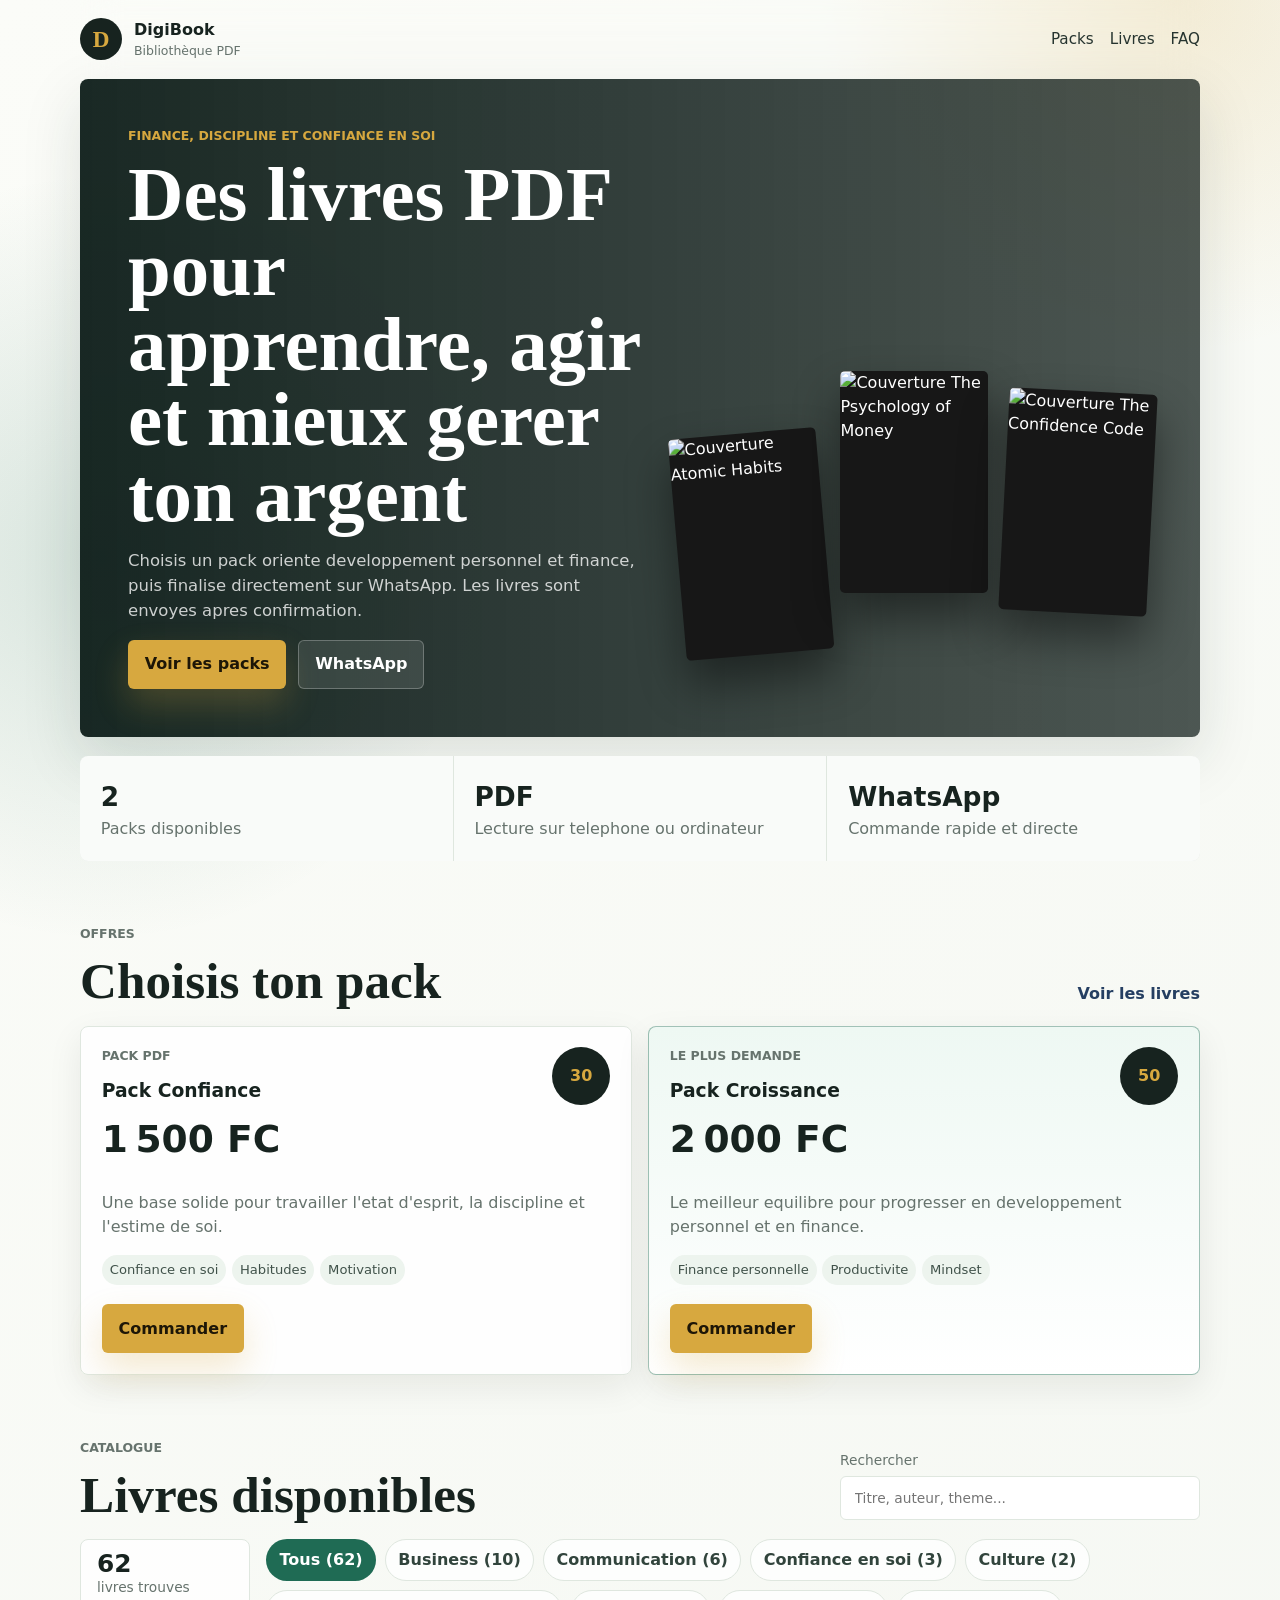
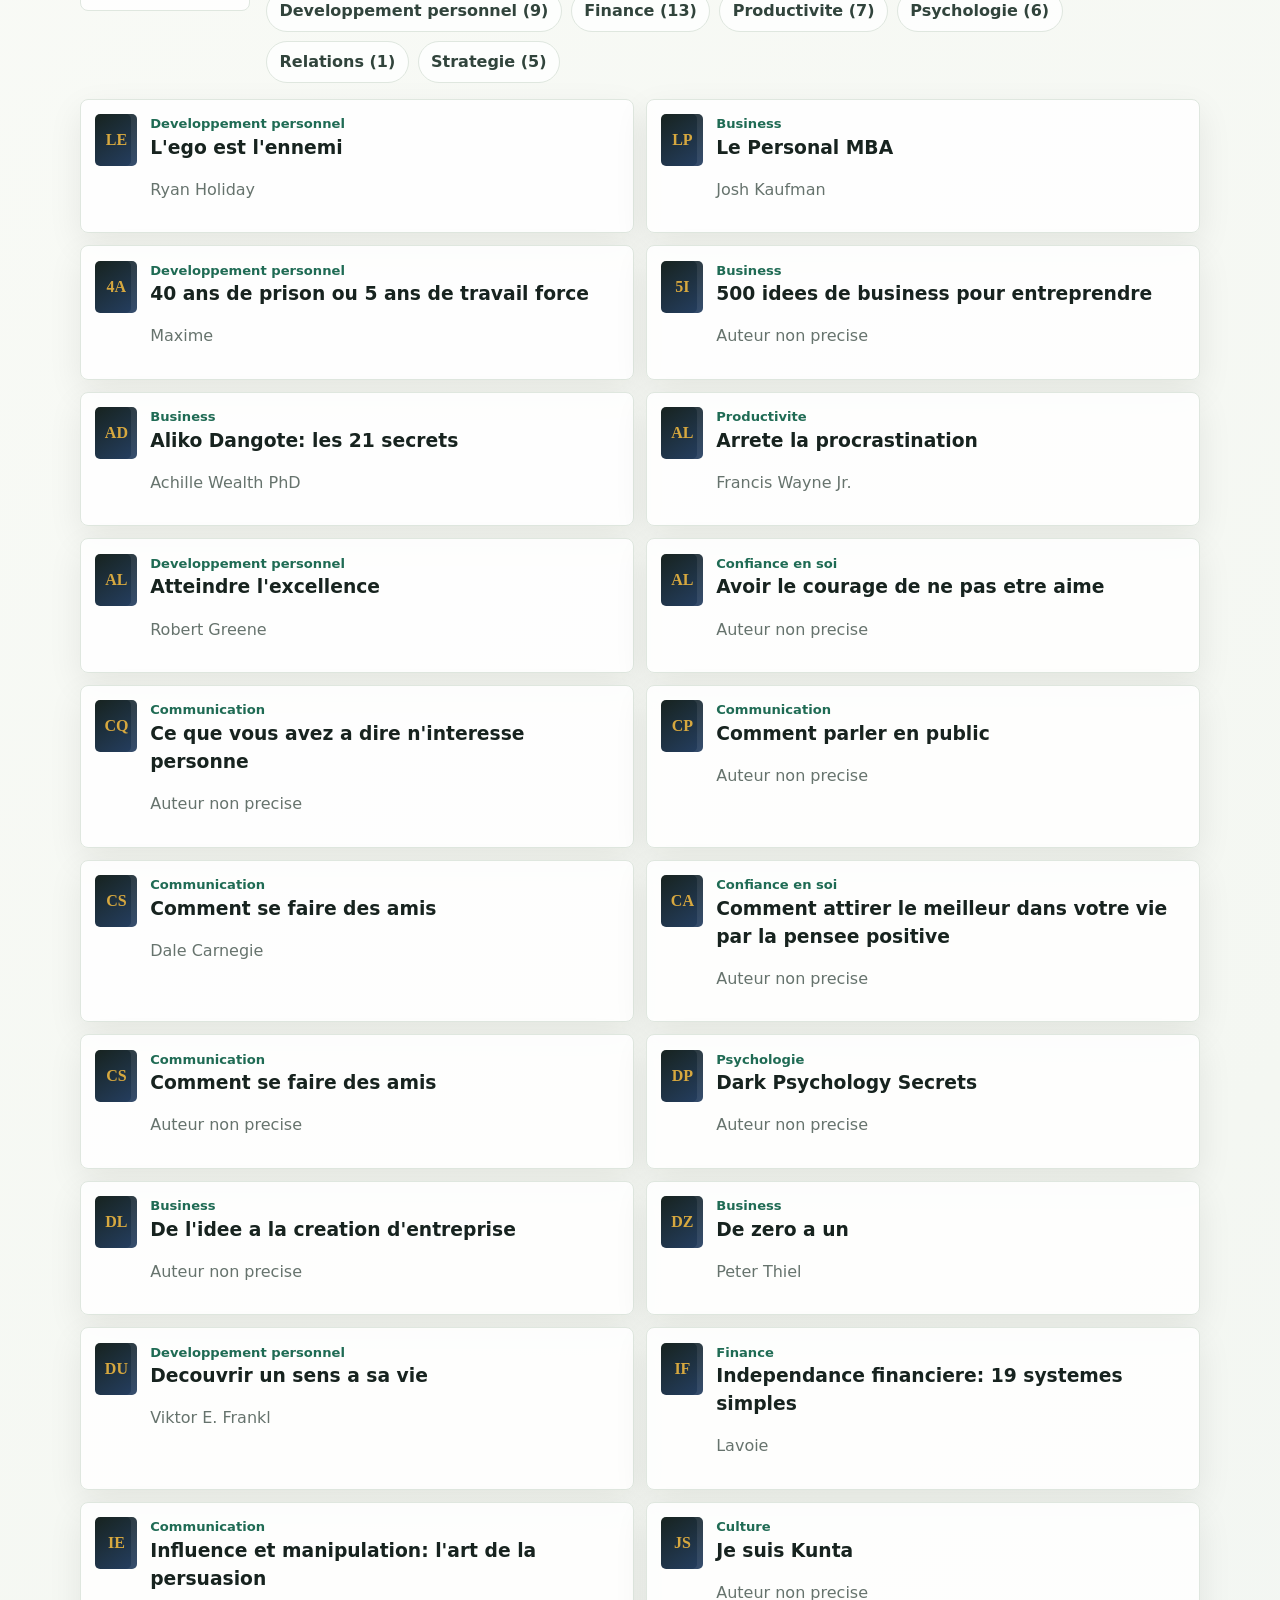
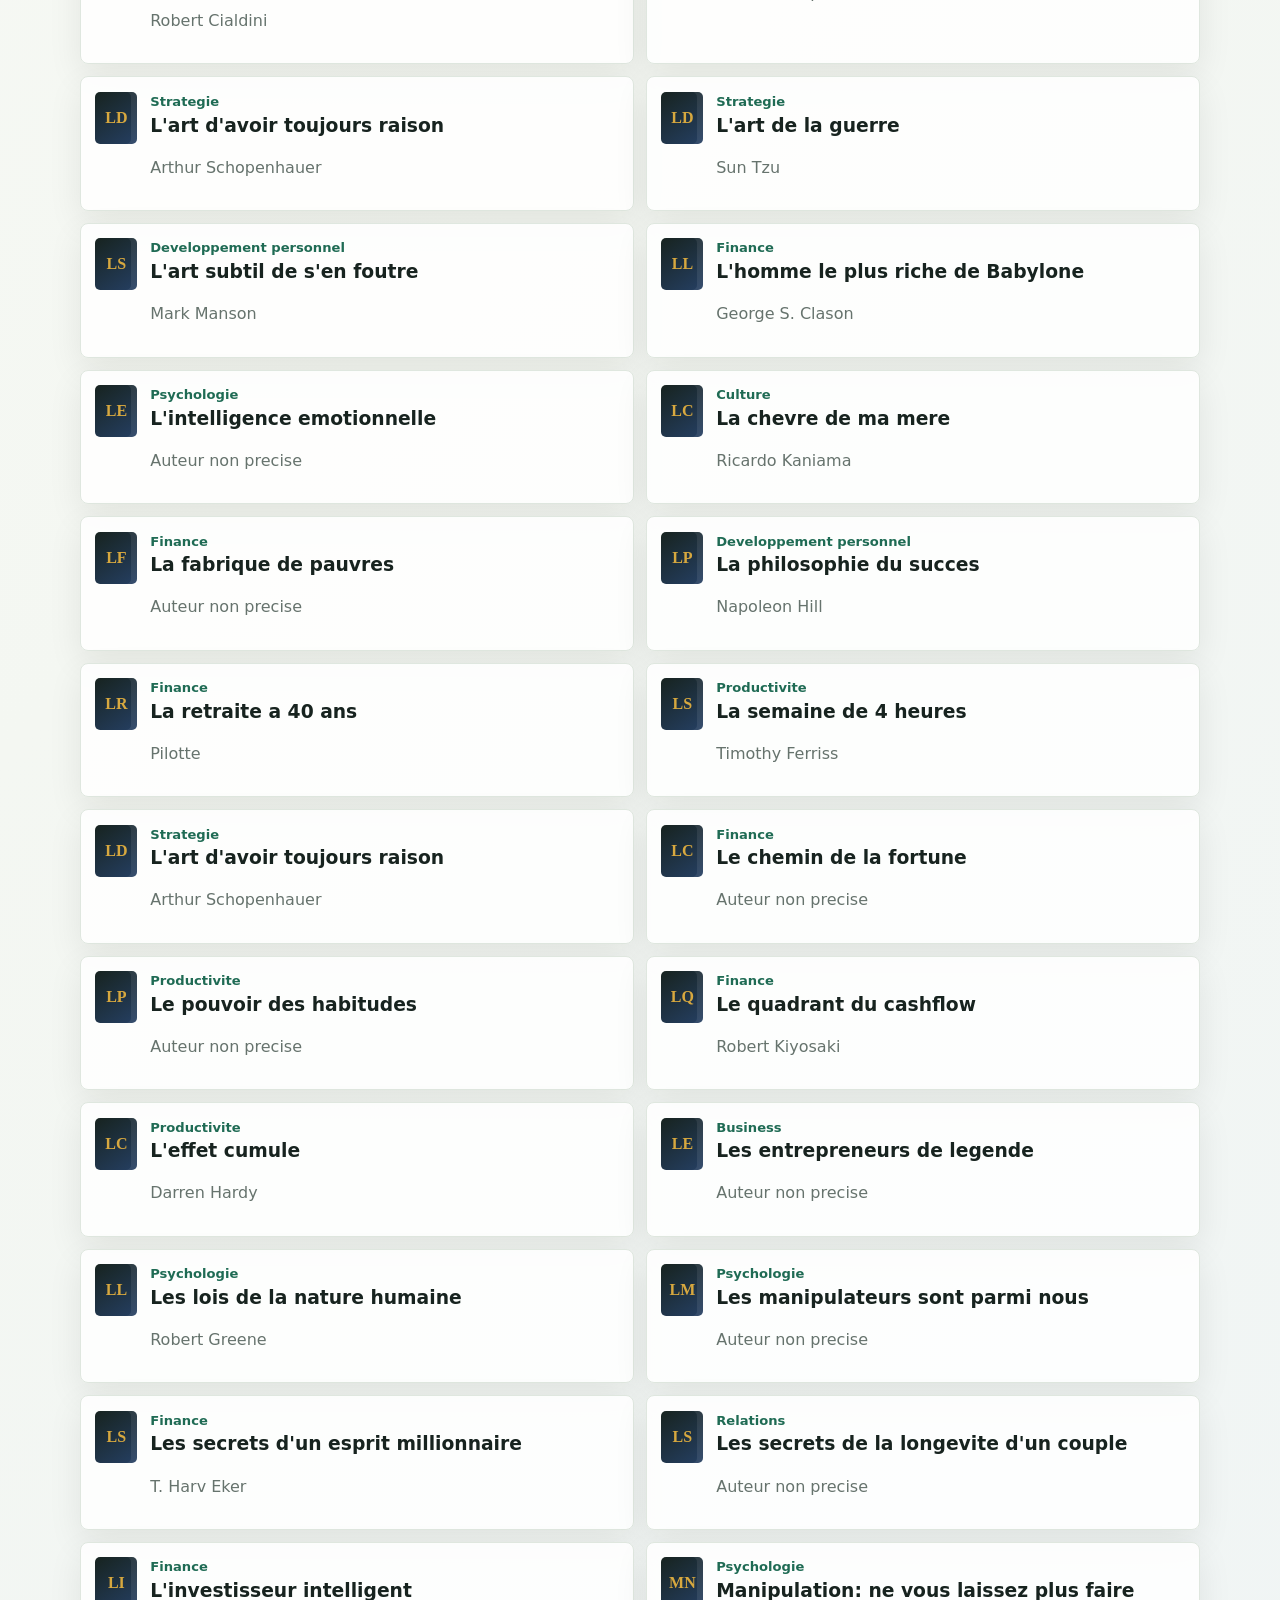
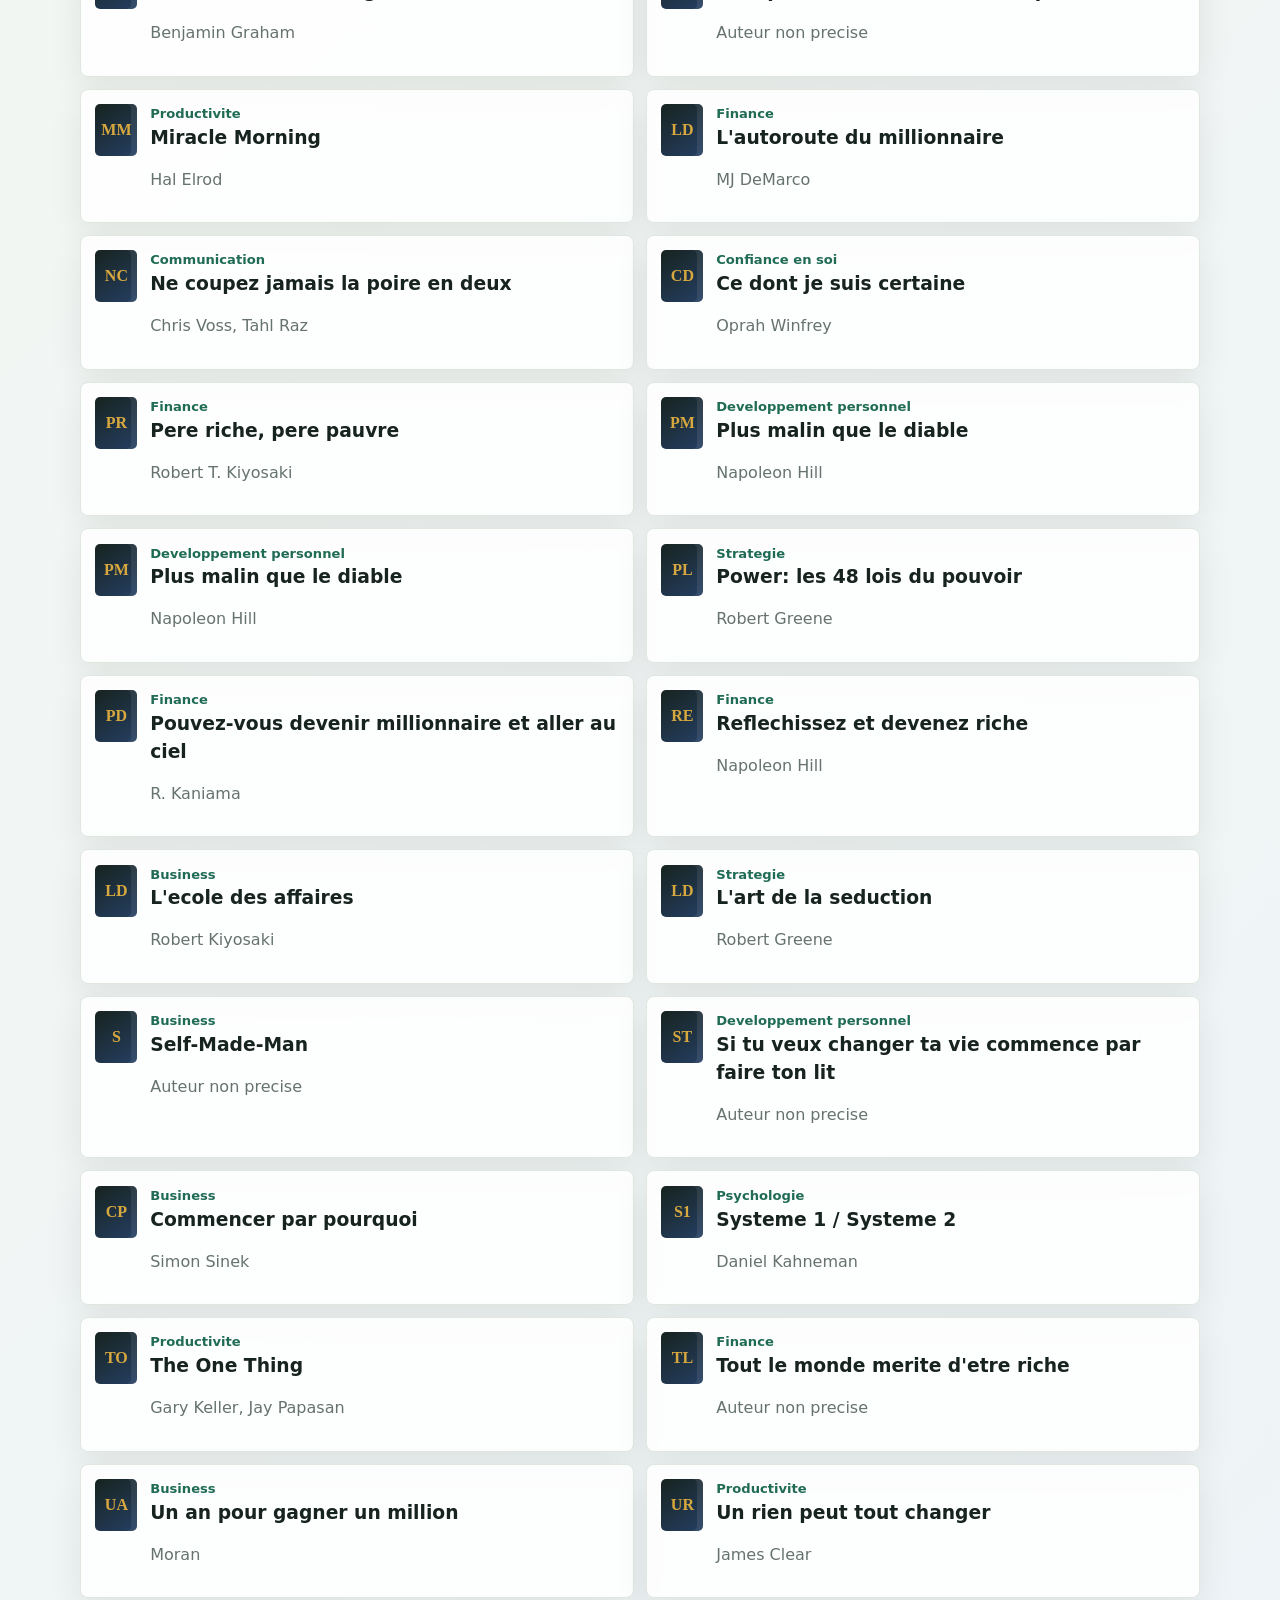
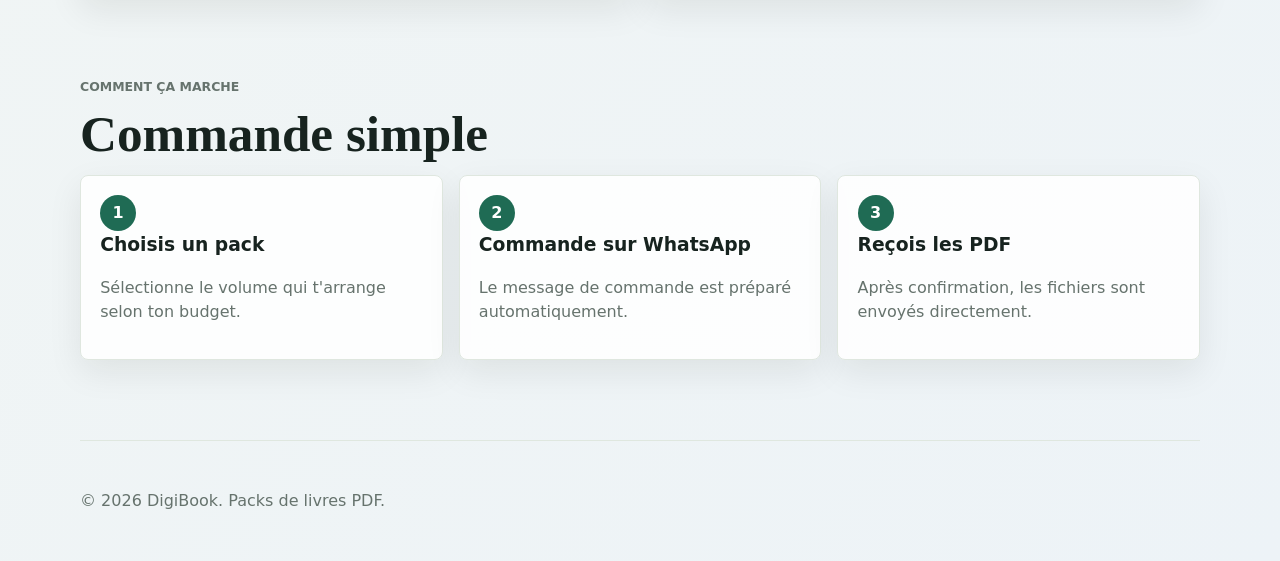
==== index.html @ 87da38b0 "Initial DigiBook site" ====
<!doctype html>
<html lang="fr">
  <head>
    <meta charset="utf-8" />
    <meta name="viewport" content="width=device-width, initial-scale=1" />
    <title>DigiBook - Packs PDF</title>
    <meta
      name="description"
      content="Achetez des packs de livres PDF et commandez rapidement sur WhatsApp."
    />
    <link rel="preconnect" href="https://covers.openlibrary.org" />
    <link rel="stylesheet" href="styles.css" />
  </head>
  <body>
    <header class="site-header">
      <a class="brand" href="index.html" aria-label="Accueil DigiBook">
        <span class="brand-mark">D</span>
        <span>
          <strong>DigiBook</strong>
          <small>Bibliothèque PDF</small>
        </span>
      </a>

      <nav class="nav-links" aria-label="Navigation principale">
        <a href="#packs">Packs</a>
        <a href="#catalogue">Livres</a>
        <a href="#faq">FAQ</a>
      </nav>
    </header>

    <main>
      <section class="hero">
        <div class="hero-copy">
          <p class="eyebrow">Finance, discipline et confiance en soi</p>
          <h1>Des livres PDF pour apprendre, agir et mieux gerer ton argent</h1>
          <p>
            Choisis un pack oriente developpement personnel et finance, puis
            finalise directement sur WhatsApp. Les livres sont envoyes apres
            confirmation.
          </p>

          <div class="hero-actions">
            <a class="button primary" href="#packs">Voir les packs</a>
            <a class="button ghost" id="quick-whatsapp" href="#">WhatsApp</a>
          </div>
        </div>

        <div class="hero-showcase" aria-label="Livres populaires">
          <div class="showcase-card tall">
            <img
              src="https://covers.openlibrary.org/b/isbn/9780735211292-L.jpg"
              alt="Couverture Atomic Habits"
            />
          </div>
          <div class="showcase-card featured">
            <img
              src="https://covers.openlibrary.org/b/isbn/9780857197689-L.jpg"
              alt="Couverture The Psychology of Money"
            />
          </div>
          <div class="showcase-card">
            <img
              src="https://covers.openlibrary.org/b/isbn/9781982137274-L.jpg"
              alt="Couverture The Confidence Code"
            />
          </div>
        </div>
      </section>

      <section class="metrics" aria-label="Avantages">
        <div>
          <strong id="metric-pack-count">3</strong>
          <span>Packs disponibles</span>
        </div>
        <div>
          <strong>PDF</strong>
          <span>Lecture sur telephone ou ordinateur</span>
        </div>
        <div>
          <strong>WhatsApp</strong>
          <span>Commande rapide et directe</span>
        </div>
      </section>

      <section class="section-head" id="packs">
        <div>
          <p class="eyebrow">Offres</p>
          <h2>Choisis ton pack</h2>
        </div>
        <a class="text-link" href="#catalogue">Voir les livres</a>
      </section>

      <section class="pack-grid" id="pack-list" aria-live="polite"></section>

      <section class="section-head" id="catalogue">
        <div>
          <p class="eyebrow">Catalogue</p>
          <h2>Livres disponibles</h2>
        </div>
        <label class="search-box">
          <span>Rechercher</span>
          <input id="book-search" type="search" placeholder="Titre, auteur, theme..." />
        </label>
      </section>

      <section class="catalog-tools" aria-label="Filtres du catalogue">
        <div class="catalog-summary">
          <strong id="book-count">0</strong>
          <span>livres trouves</span>
        </div>
        <div class="filter-pills" id="category-filters"></div>
      </section>

      <section class="book-grid" id="book-list" aria-live="polite"></section>

      <section class="faq" id="faq">
        <div>
          <p class="eyebrow">Comment ça marche</p>
          <h2>Commande simple</h2>
        </div>
        <div class="faq-grid">
          <article>
            <span>1</span>
            <h3>Choisis un pack</h3>
            <p>Sélectionne le volume qui t'arrange selon ton budget.</p>
          </article>
          <article>
            <span>2</span>
            <h3>Commande sur WhatsApp</h3>
            <p>Le message de commande est préparé automatiquement.</p>
          </article>
          <article>
            <span>3</span>
            <h3>Reçois les PDF</h3>
            <p>Après confirmation, les fichiers sont envoyés directement.</p>
          </article>
        </div>
      </section>
    </main>

    <footer class="footer">
      <p>© <span id="year"></span> DigiBook. Packs de livres PDF.</p>
    </footer>

    <script src="app.js"></script>
  </body>
</html>
---- styles.css ----
:root {
  color-scheme: light;
  --ink: #17231f;
  --muted: #66736d;
  --paper: #f4f7f2;
  --panel: #ffffff;
  --line: #dfe7df;
  --gold: #d7a83f;
  --gold-dark: #a67520;
  --green: #1f6b54;
  --blue: #253f62;
  --red: #9c5a36;
  --shadow: 0 22px 60px rgba(20, 45, 37, 0.13);
}

* {
  box-sizing: border-box;
}

html {
  scroll-behavior: smooth;
}

body {
  margin: 0;
  background:
    radial-gradient(circle at 8% 8%, rgba(31, 107, 84, 0.16), transparent 24rem),
    radial-gradient(circle at 92% 0%, rgba(215, 168, 63, 0.18), transparent 22rem),
    linear-gradient(135deg, #fbfcf8 0%, var(--paper) 48%, #edf3f7 100%);
  color: var(--ink);
  font-family:
    Inter, ui-sans-serif, system-ui, -apple-system, BlinkMacSystemFont, "Segoe UI",
    sans-serif;
  line-height: 1.5;
}

a {
  color: inherit;
  text-decoration: none;
}

img {
  display: block;
  width: 100%;
}

button,
input,
textarea {
  font: inherit;
}

.site-header {
  position: sticky;
  top: 0;
  z-index: 20;
  display: flex;
  align-items: center;
  justify-content: space-between;
  gap: 1rem;
  width: min(1120px, calc(100% - 32px));
  margin: 0 auto;
  padding: 18px 0;
  backdrop-filter: blur(18px);
}

.brand {
  display: inline-flex;
  align-items: center;
  gap: 0.75rem;
}

.brand-mark {
  display: grid;
  width: 42px;
  height: 42px;
  place-items: center;
  border-radius: 50%;
  background: var(--ink);
  color: var(--gold);
  font-family: Georgia, serif;
  font-size: 1.45rem;
  font-weight: 800;
}

.brand strong,
.brand small {
  display: block;
}

.brand small {
  color: var(--muted);
  font-size: 0.78rem;
}

.nav-links {
  display: flex;
  align-items: center;
  gap: 1rem;
  color: #26342f;
  font-size: 0.95rem;
}

.nav-links a,
.link-button {
  border: 0;
  background: transparent;
  color: inherit;
  cursor: pointer;
}

.admin-link,
.link-button {
  padding: 0.62rem 0.9rem;
  border-radius: 999px;
  background: rgba(255, 255, 255, 0.75);
  box-shadow: inset 0 0 0 1px var(--line);
}

main {
  width: min(1120px, calc(100% - 32px));
  margin: 0 auto;
}

.hero {
  display: grid;
  grid-template-columns: minmax(0, 1fr) minmax(320px, 0.92fr);
  align-items: center;
  gap: 2rem;
  min-height: 610px;
  padding: 3rem;
  overflow: hidden;
  border-radius: 8px;
  background:
    linear-gradient(90deg, rgba(11, 27, 23, 0.94), rgba(23, 35, 31, 0.76)),
    url("https://images.unsplash.com/photo-1524995997946-a1c2e315a42f?auto=format&fit=crop&w=1600&q=80")
      center/cover;
  color: #fff;
  box-shadow: var(--shadow);
}

.eyebrow {
  margin: 0 0 0.7rem;
  color: var(--gold);
  font-size: 0.78rem;
  font-weight: 800;
  letter-spacing: 0;
  text-transform: uppercase;
}

.hero h1 {
  max-width: 650px;
  margin: 0;
  font-family: Georgia, "Times New Roman", serif;
  font-size: clamp(2.4rem, 6vw, 5.7rem);
  line-height: 0.98;
}

.hero p:not(.eyebrow) {
  max-width: 560px;
  color: rgba(255, 255, 255, 0.78);
  font-size: 1.03rem;
}

.hero-actions,
.panel-title,
.pack-actions {
  display: flex;
  flex-wrap: wrap;
  align-items: center;
  gap: 0.75rem;
}

.button {
  display: inline-flex;
  align-items: center;
  justify-content: center;
  min-height: 44px;
  padding: 0.78rem 1.05rem;
  border: 0;
  border-radius: 6px;
  background: var(--ink);
  color: #fff;
  cursor: pointer;
  font-weight: 800;
  transition:
    transform 160ms ease,
    box-shadow 160ms ease,
    background 160ms ease;
}

.button:hover {
  transform: translateY(-1px);
}

.button.primary {
  background: var(--gold);
  color: #1d1607;
  box-shadow: 0 16px 34px rgba(215, 168, 63, 0.24);
}

.button.ghost {
  background: rgba(255, 255, 255, 0.1);
  box-shadow: inset 0 0 0 1px rgba(255, 255, 255, 0.25);
}

.button.small {
  min-height: 38px;
  padding: 0.55rem 0.82rem;
  font-size: 0.9rem;
}

.hero-showcase {
  position: relative;
  display: grid;
  grid-template-columns: repeat(3, minmax(0, 1fr));
  align-items: end;
  gap: 1rem;
  min-height: 410px;
}

.showcase-card {
  overflow: hidden;
  border-radius: 5px;
  background: #171717;
  box-shadow: 0 24px 46px rgba(0, 0, 0, 0.45);
  transform: rotate(3deg);
}

.showcase-card img {
  aspect-ratio: 2 / 3;
  object-fit: cover;
}

.showcase-card.tall {
  transform: translateY(42px) rotate(-5deg);
}

.showcase-card.featured {
  transform: translateY(-20px);
}

.metrics {
  display: grid;
  grid-template-columns: repeat(3, 1fr);
  gap: 1px;
  margin: 1.2rem 0 4rem;
  overflow: hidden;
  border-radius: 8px;
  background: var(--line);
}

.metrics div {
  padding: 1.3rem;
  background: rgba(255, 255, 255, 0.82);
}

.metrics strong,
.metrics span {
  display: block;
}

.metrics strong {
  font-size: 1.65rem;
}

.metrics span,
.section-head p,
.pack-card p,
.book-card p,
.faq p,
.footer,
.admin-intro p,
.save-status {
  color: var(--muted);
}

.section-head {
  display: flex;
  align-items: end;
  justify-content: space-between;
  gap: 1rem;
  margin: 4rem 0 1.2rem;
}

h2 {
  margin: 0;
  font-family: Georgia, "Times New Roman", serif;
  font-size: clamp(1.8rem, 4vw, 3.2rem);
  line-height: 1;
}

.text-link {
  color: var(--blue);
  font-weight: 800;
}

.pack-grid {
  display: grid;
  grid-template-columns: repeat(auto-fit, minmax(min(100%, 280px), 1fr));
  gap: 1rem;
}

.pack-card,
.book-card,
.faq article,
.admin-panel {
  border: 1px solid var(--line);
  border-radius: 8px;
  background: rgba(255, 255, 255, 0.88);
  box-shadow: 0 12px 34px rgba(25, 20, 15, 0.08);
}

.pack-card {
  display: flex;
  min-height: 330px;
  flex-direction: column;
  padding: 1.3rem;
}

.pack-card.featured-pack {
  border-color: rgba(31, 107, 84, 0.42);
  background: linear-gradient(180deg, #eef8f3, #fff);
}

.pack-top {
  display: flex;
  align-items: start;
  justify-content: space-between;
  gap: 1rem;
}

.pack-count {
  display: inline-flex;
  min-width: 58px;
  min-height: 58px;
  align-items: center;
  justify-content: center;
  border-radius: 50%;
  background: var(--ink);
  color: var(--gold);
  font-weight: 900;
}

.pack-card h3,
.book-card h3,
.faq h3,
.admin-panel h2 {
  margin: 0;
}

.price {
  margin: 1rem 0;
  font-size: 2.35rem;
  font-weight: 900;
  line-height: 1;
}

.pack-books {
  display: flex;
  flex-wrap: wrap;
  gap: 0.35rem;
  margin: 0 0 1.2rem;
  padding: 0;
  list-style: none;
}

.pack-books li {
  padding: 0.32rem 0.5rem;
  border-radius: 999px;
  background: #edf4ee;
  color: #40524a;
  font-size: 0.82rem;
}

.pack-actions {
  margin-top: auto;
}

.empty-state {
  grid-column: 1 / -1;
  padding: 1rem;
  border: 1px solid var(--line);
  border-radius: 8px;
  background: rgba(255, 255, 255, 0.82);
}

.search-box {
  display: grid;
  gap: 0.35rem;
  width: min(360px, 100%);
  color: var(--muted);
  font-size: 0.86rem;
}

input,
textarea {
  width: 100%;
  border: 1px solid var(--line);
  border-radius: 6px;
  background: #fff;
  color: var(--ink);
  outline: none;
}

input {
  min-height: 44px;
  padding: 0 0.85rem;
}

textarea {
  min-height: 84px;
  padding: 0.75rem 0.85rem;
  resize: vertical;
}

input:focus,
textarea:focus {
  border-color: var(--gold-dark);
  box-shadow: 0 0 0 3px rgba(215, 168, 63, 0.16);
}

.catalog-tools {
  display: grid;
  grid-template-columns: 170px minmax(0, 1fr);
  gap: 1rem;
  align-items: start;
  margin-bottom: 1rem;
}

.catalog-summary {
  min-height: 56px;
  padding: 0.75rem 1rem;
  border: 1px solid var(--line);
  border-radius: 8px;
  background: rgba(255, 255, 255, 0.86);
}

.catalog-summary strong,
.catalog-summary span {
  display: block;
}

.catalog-summary strong {
  font-size: 1.55rem;
  line-height: 1;
}

.catalog-summary span {
  color: var(--muted);
  font-size: 0.86rem;
}

.filter-pills {
  display: flex;
  flex-wrap: wrap;
  gap: 0.55rem;
}

.filter-pill {
  min-height: 38px;
  padding: 0.5rem 0.78rem;
  border: 1px solid var(--line);
  border-radius: 999px;
  background: rgba(255, 255, 255, 0.8);
  color: #31443c;
  cursor: pointer;
  font-weight: 800;
}

.filter-pill.is-active {
  border-color: rgba(31, 107, 84, 0.45);
  background: var(--green);
  color: #fff;
}

.book-grid {
  display: grid;
  grid-template-columns: repeat(2, 1fr);
  gap: 0.75rem;
}

.book-card {
  display: grid;
  grid-template-columns: auto minmax(0, 1fr);
  gap: 0.8rem;
  align-items: start;
  padding: 0.9rem;
}

.book-body {
  min-width: 0;
  padding: 0;
}

.book-meta {
  color: var(--green);
  font-size: 0.82rem;
  font-weight: 800;
}

.book-icon {
  display: grid;
  width: 42px;
  height: 52px;
  place-items: center;
  border-radius: 5px;
  background: linear-gradient(145deg, var(--ink), var(--blue));
  color: var(--gold);
  font-family: Georgia, serif;
  font-weight: 900;
  box-shadow: inset -6px 0 0 rgba(255, 255, 255, 0.08);
}

.book-card h3 {
  overflow-wrap: anywhere;
}

.faq {
  margin: 5rem 0;
}

.faq-grid {
  display: grid;
  grid-template-columns: repeat(3, 1fr);
  gap: 1rem;
  margin-top: 1rem;
}

.faq article {
  padding: 1.2rem;
}

.faq span {
  display: grid;
  width: 36px;
  height: 36px;
  place-items: center;
  border-radius: 50%;
  background: var(--green);
  color: #fff;
  font-weight: 900;
}

.footer {
  display: flex;
  justify-content: space-between;
  gap: 1rem;
  width: min(1120px, calc(100% - 32px));
  margin: 0 auto;
  padding: 2rem 0;
  border-top: 1px solid var(--line);
}

.admin-shell {
  padding-bottom: 4rem;
}

.admin-intro {
  display: flex;
  align-items: end;
  justify-content: space-between;
  gap: 1rem;
  padding: 3rem 0 1rem;
}

.admin-intro h1 {
  max-width: 780px;
  margin: 0;
  font-family: Georgia, "Times New Roman", serif;
  font-size: clamp(2.1rem, 5vw, 4.8rem);
  line-height: 1;
}

.admin-panel {
  margin-top: 1rem;
  padding: 1.1rem;
}

.panel-title {
  justify-content: space-between;
  margin-bottom: 1rem;
}

.form-grid {
  display: grid;
  grid-template-columns: repeat(3, 1fr);
  gap: 1rem;
}

.form-grid label,
.admin-item label {
  display: grid;
  gap: 0.35rem;
  color: var(--muted);
  font-size: 0.86rem;
}

.admin-list {
  display: grid;
  gap: 0.9rem;
}

.admin-item {
  display: grid;
  grid-template-columns: repeat(12, 1fr);
  gap: 0.75rem;
  padding: 1rem;
  border: 1px solid var(--line);
  border-radius: 8px;
  background: #fff;
}

.span-2 {
  grid-column: span 2;
}

.span-3 {
  grid-column: span 3;
}

.span-4 {
  grid-column: span 4;
}

.span-6 {
  grid-column: span 6;
}

.span-8 {
  grid-column: span 8;
}

.span-12 {
  grid-column: span 12;
}

.danger {
  background: #fff0ed;
  color: #8e2d1d;
  box-shadow: inset 0 0 0 1px rgba(181, 75, 54, 0.3);
}

.import-button {
  position: relative;
  overflow: hidden;
}

.import-button input {
  position: absolute;
  inset: 0;
  cursor: pointer;
  opacity: 0;
}

.save-status {
  min-height: 1.5rem;
  margin: 1rem 0 0;
  font-weight: 800;
}

@media (max-width: 900px) {
  .hero,
  .pack-grid,
  .faq-grid,
  .form-grid {
    grid-template-columns: 1fr;
  }

  .hero {
    min-height: auto;
    padding: 2rem;
  }

  .hero-showcase {
    min-height: 330px;
  }

  .book-grid {
    grid-template-columns: 1fr;
  }

  .catalog-tools {
    grid-template-columns: 1fr;
  }

  .metrics {
    grid-template-columns: 1fr;
  }

  .admin-item,
  .admin-item > * {
    grid-column: 1 / -1;
  }
}

@media (max-width: 640px) {
  .site-header,
  .section-head,
  .admin-intro,
  .footer {
    align-items: flex-start;
    flex-direction: column;
  }

  .nav-links {
    width: 100%;
    flex-wrap: wrap;
  }

  .hero {
    padding: 1.35rem;
  }

  .hero-showcase {
    gap: 0.55rem;
    min-height: 230px;
  }

  .book-grid {
    grid-template-columns: 1fr;
  }
}
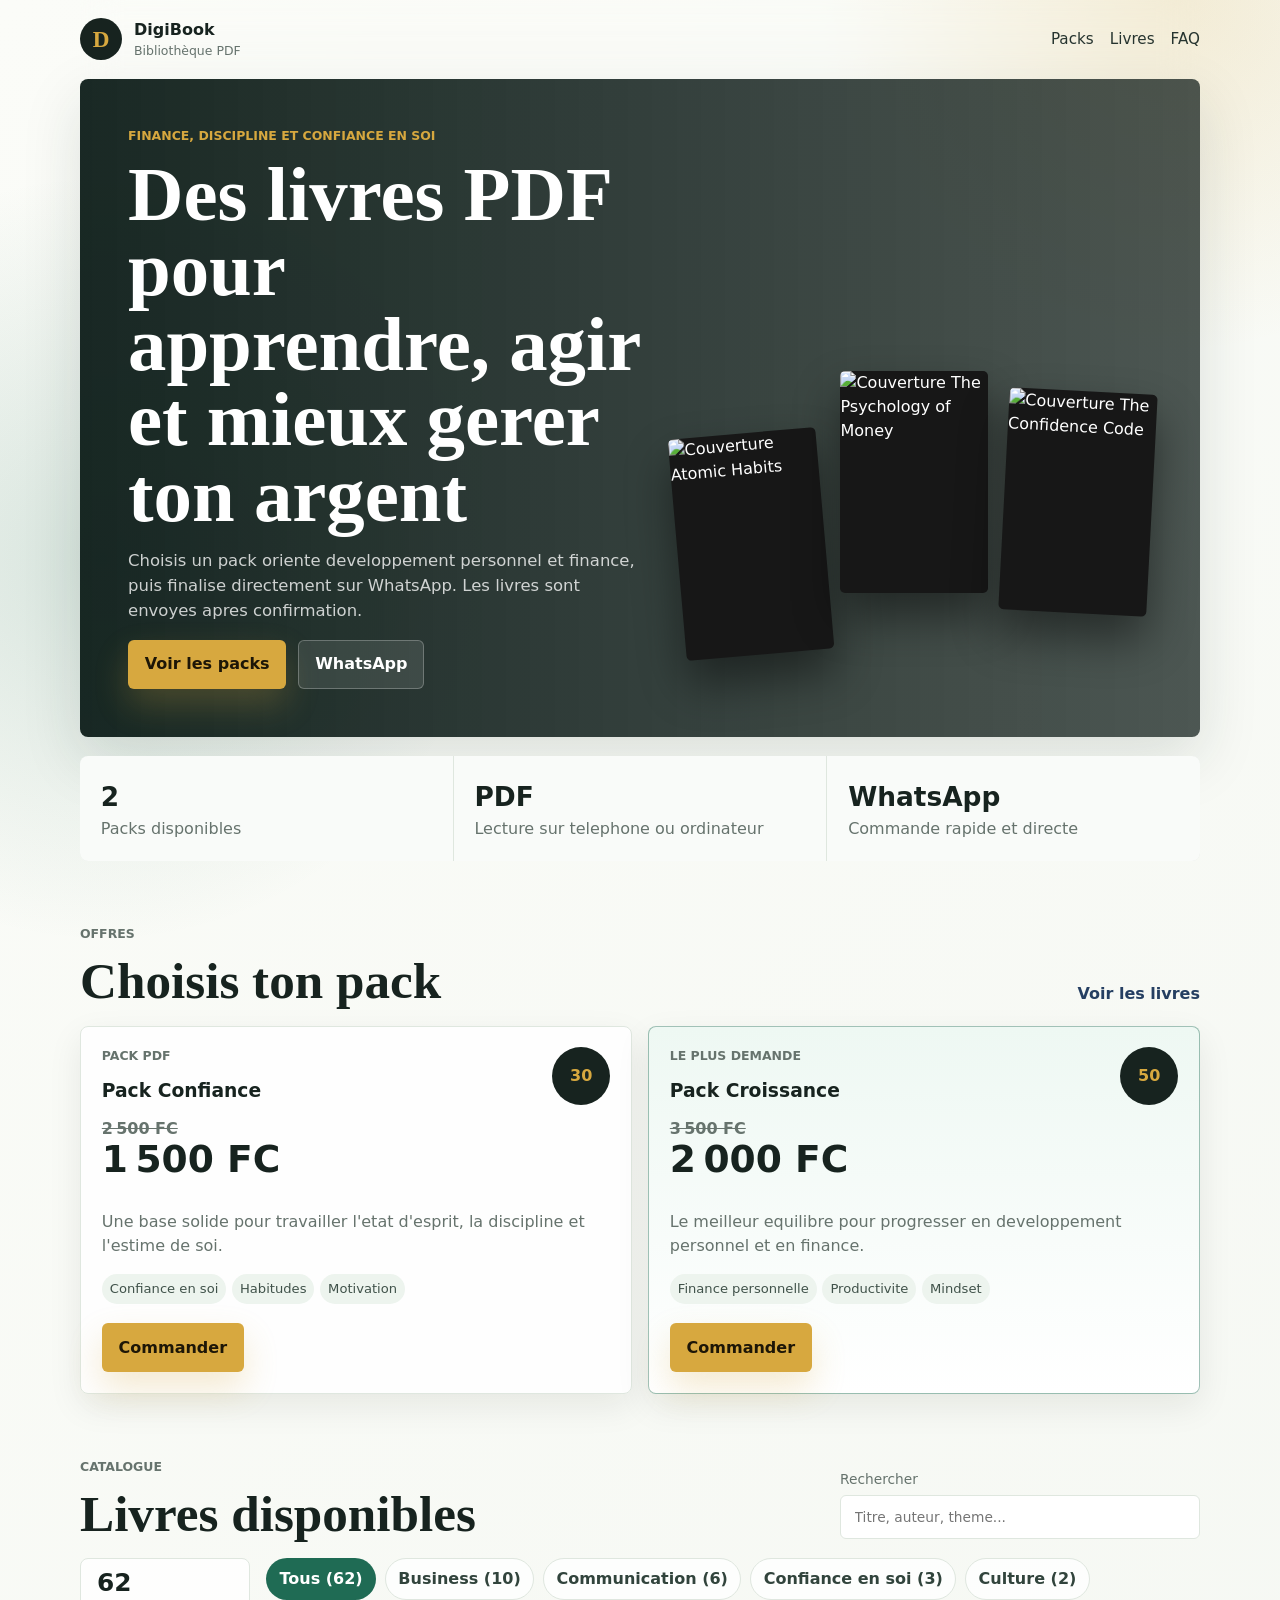
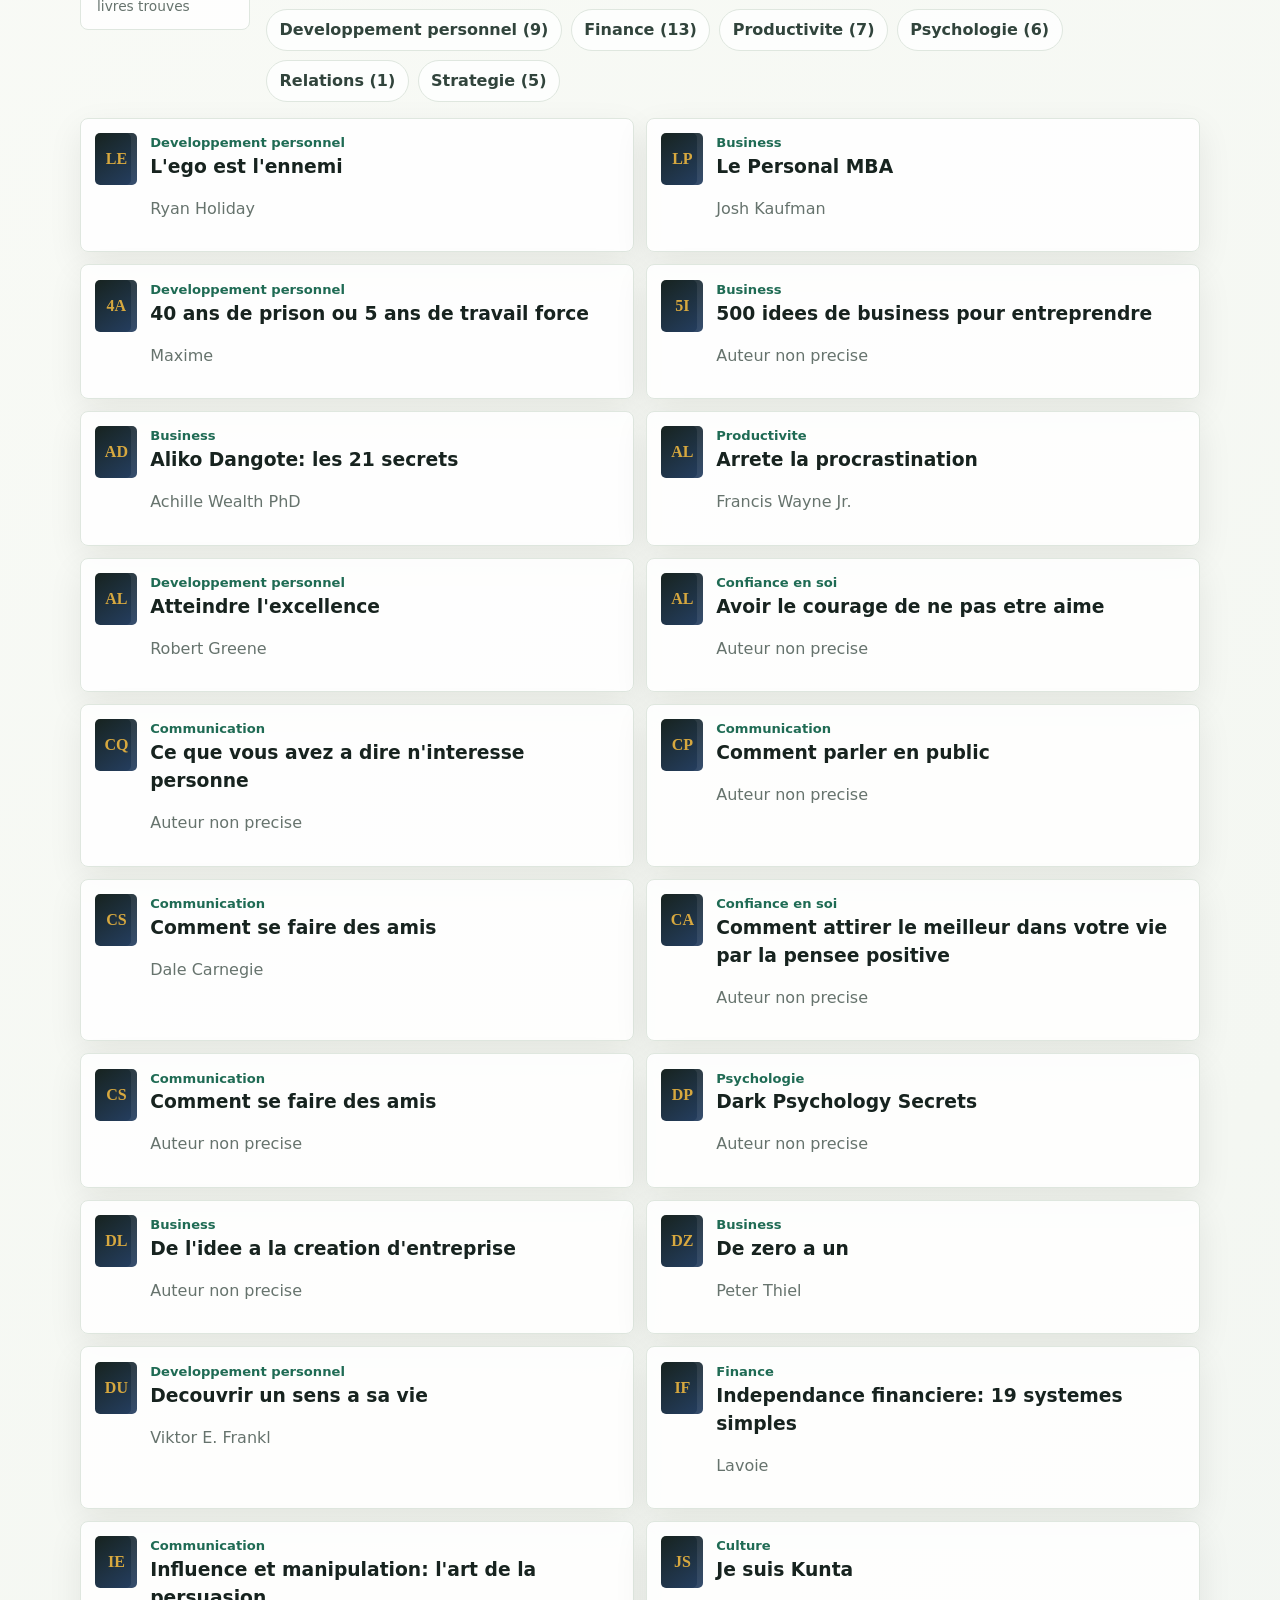
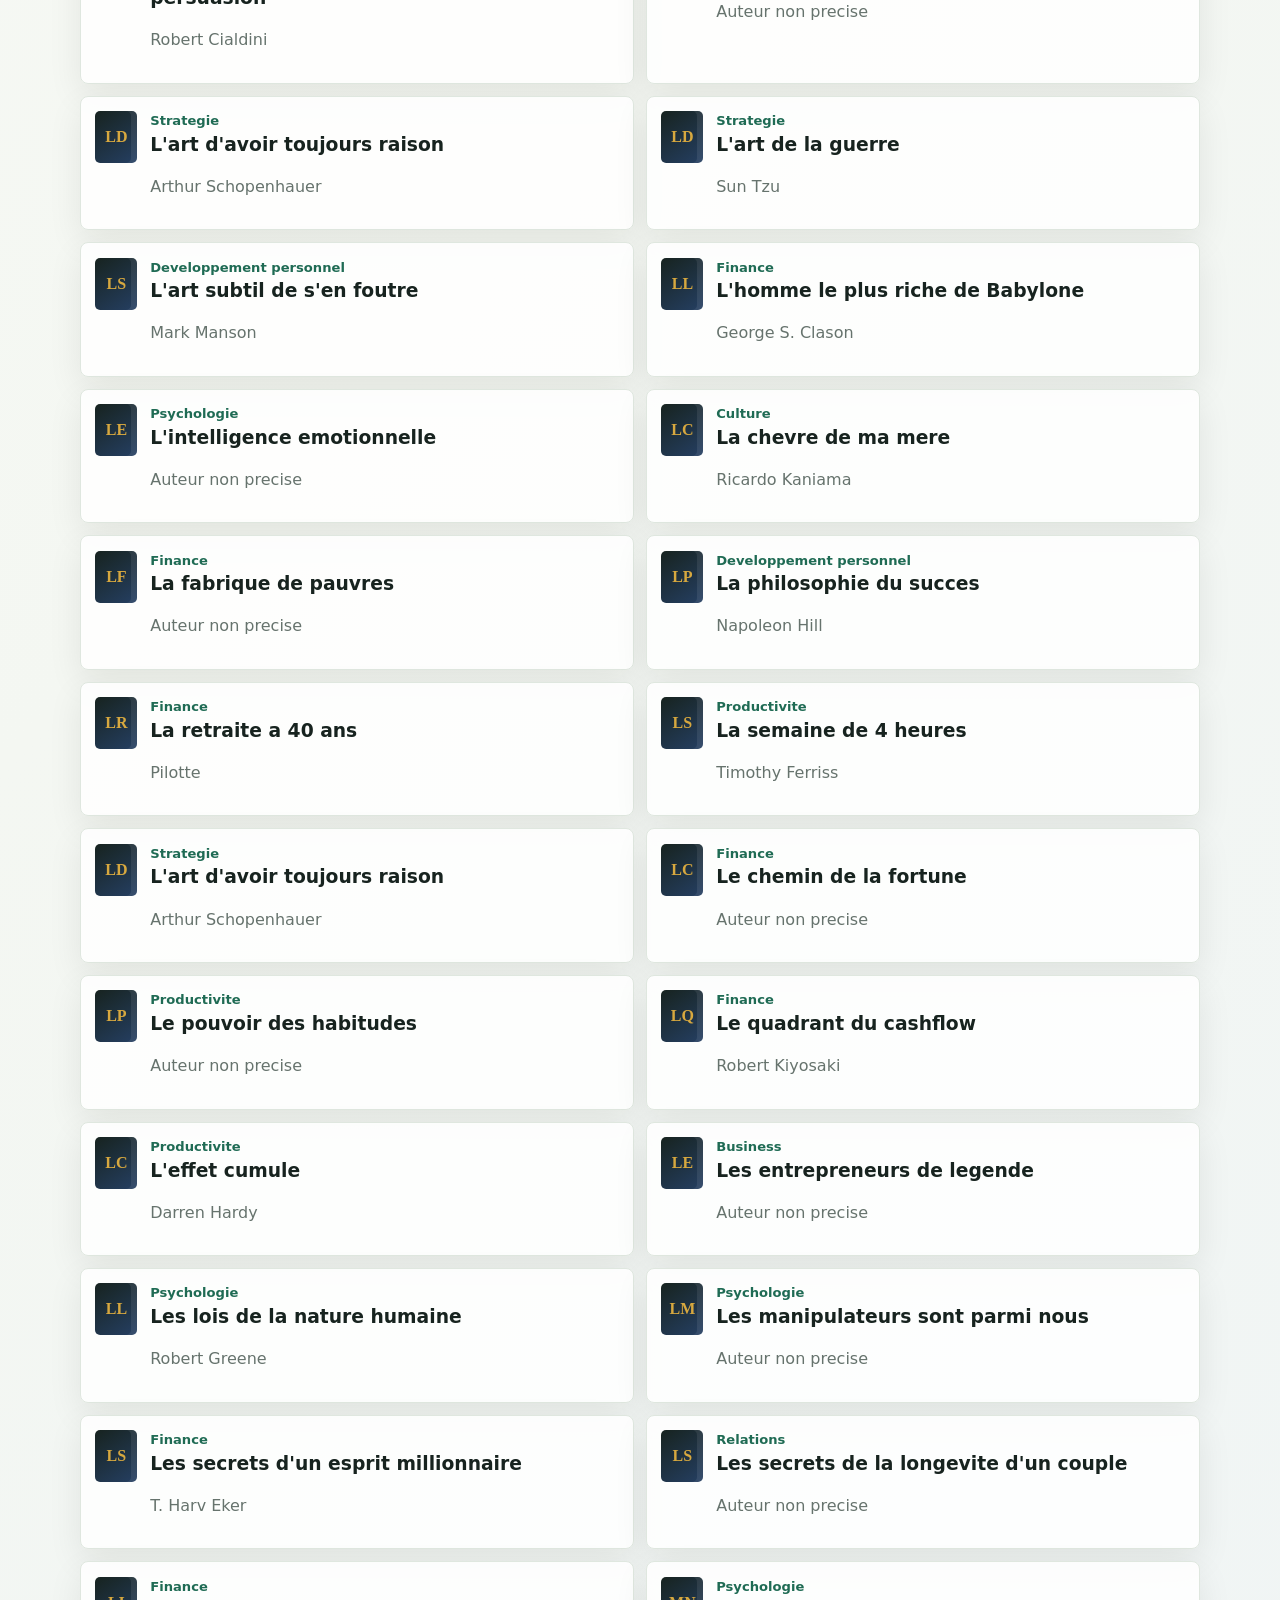
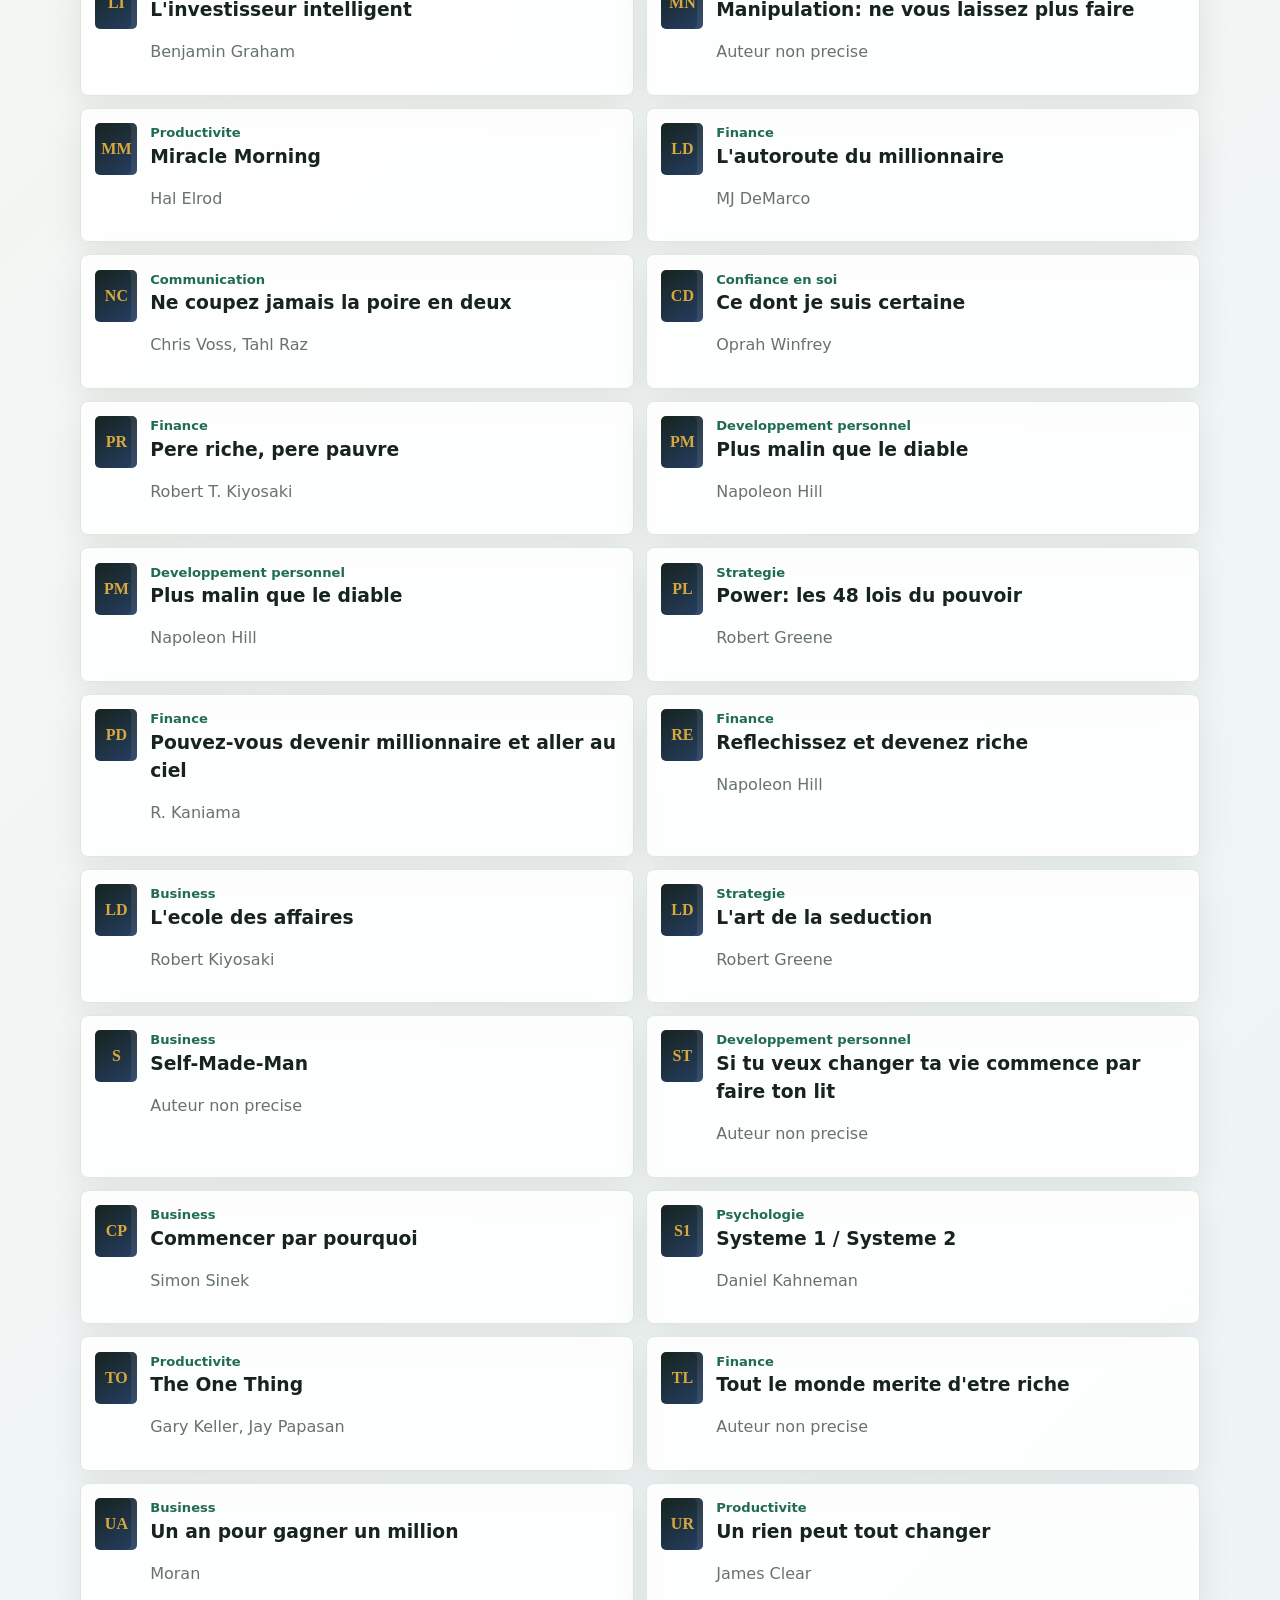
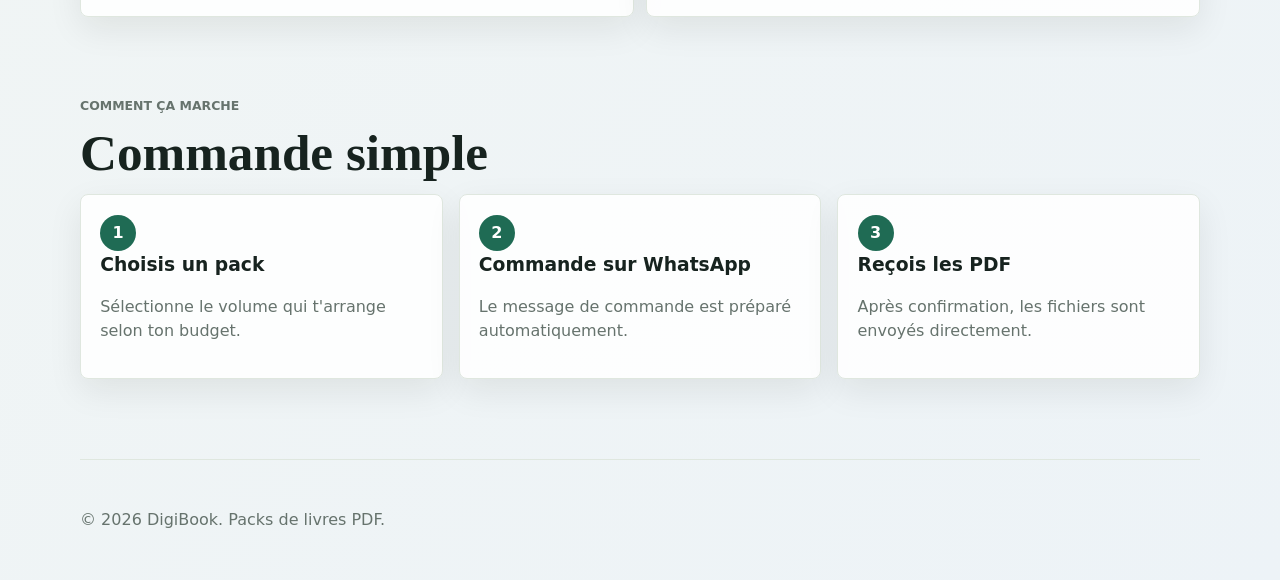
==== commit 0578ec29: "Add Supabase admin auth and promo pricing" ====
--- a/index.html
+++ b/index.html
@@ -142,6 +142,8 @@
       <p>© <span id="year"></span> DigiBook. Packs de livres PDF.</p>
     </footer>
 
+    <script src="https://cdn.jsdelivr.net/npm/@supabase/supabase-js@2"></script>
+    <script src="supabase-config.js"></script>
     <script src="app.js"></script>
   </body>
 </html>
--- a/styles.css
+++ b/styles.css
@@ -356,6 +356,23 @@
   line-height: 1;
 }
 
+.promo-price {
+  display: grid;
+  gap: 0.2rem;
+}
+
+.old-price {
+  width: max-content;
+  color: var(--muted);
+  font-size: 1rem;
+  font-weight: 800;
+  text-decoration: line-through;
+}
+
+.new-price {
+  color: var(--ink);
+}
+
 .pack-books {
   display: flex;
   flex-wrap: wrap;
@@ -556,6 +573,47 @@
   padding-bottom: 4rem;
 }
 
+.hidden {
+  display: none !important;
+}
+
+.admin-login {
+  display: grid;
+  grid-template-columns: minmax(0, 1fr) minmax(300px, 420px);
+  gap: 2rem;
+  align-items: start;
+  width: min(1120px, calc(100% - 32px));
+  margin: 3rem auto;
+}
+
+.admin-login h1 {
+  margin: 0;
+  font-family: Georgia, "Times New Roman", serif;
+  font-size: clamp(2.4rem, 5vw, 4.7rem);
+  line-height: 1;
+}
+
+.login-card {
+  display: grid;
+  gap: 1rem;
+  padding: 1.2rem;
+  border: 1px solid var(--line);
+  border-radius: 8px;
+  background: #fff;
+  box-shadow: var(--shadow);
+}
+
+.login-card label {
+  display: grid;
+  gap: 0.35rem;
+  color: var(--muted);
+  font-size: 0.86rem;
+}
+
+.admin-logout {
+  color: var(--ink);
+}
+
 .admin-intro {
   display: flex;
   align-items: end;
@@ -663,7 +721,8 @@
   .hero,
   .pack-grid,
   .faq-grid,
-  .form-grid {
+  .form-grid,
+  .admin-login {
     grid-template-columns: 1fr;
   }
 
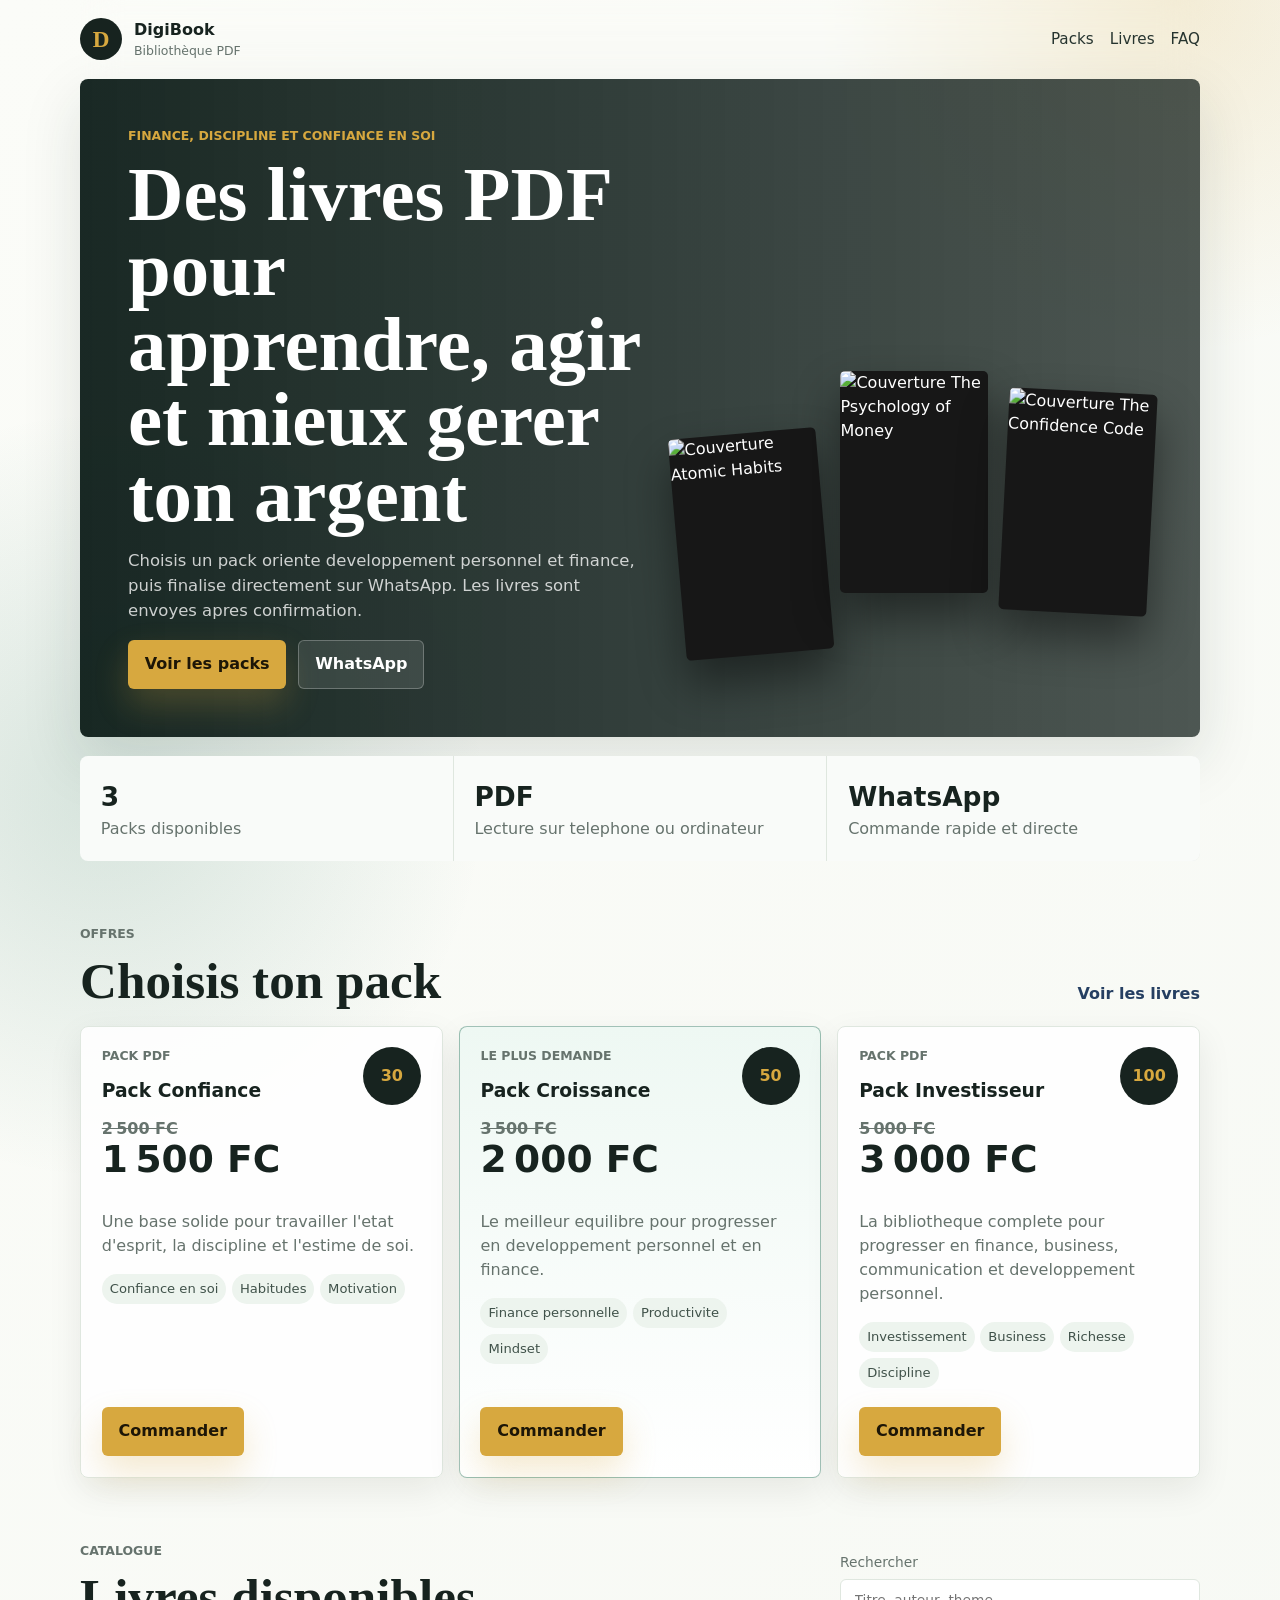
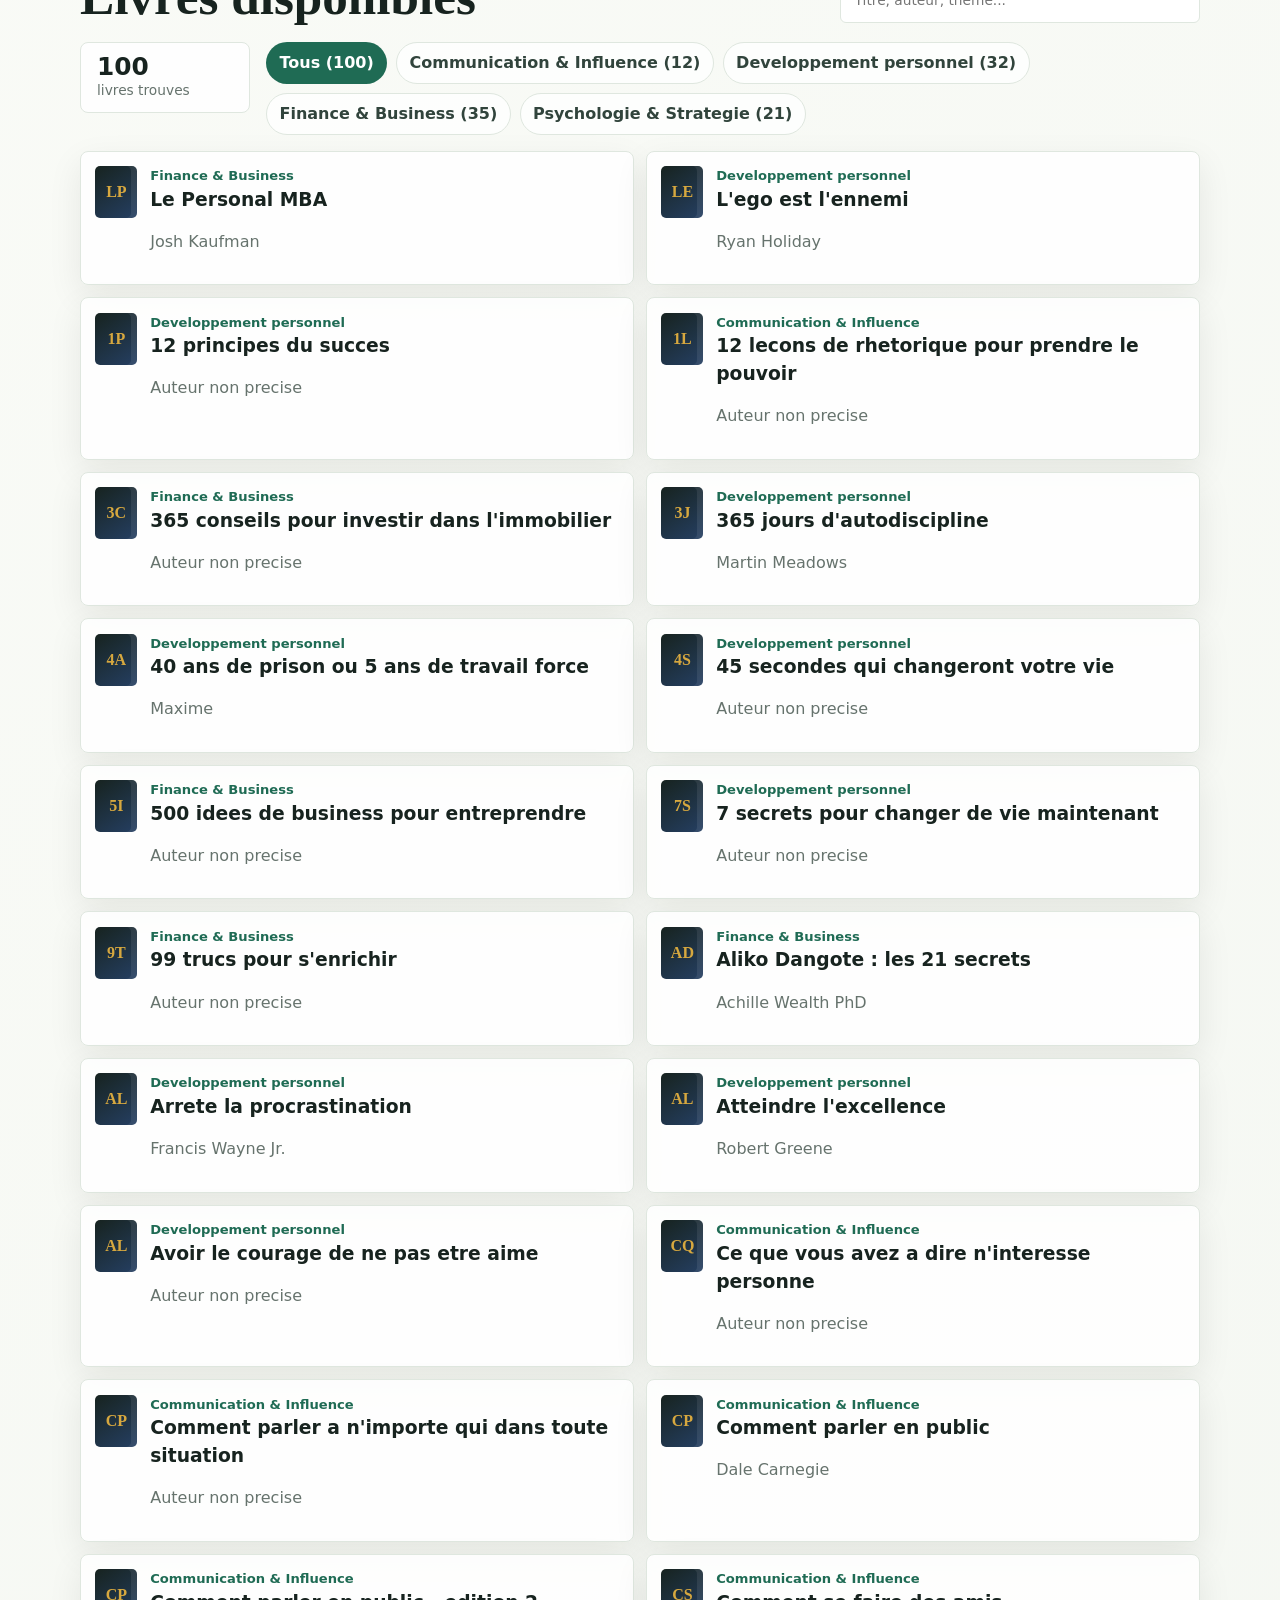
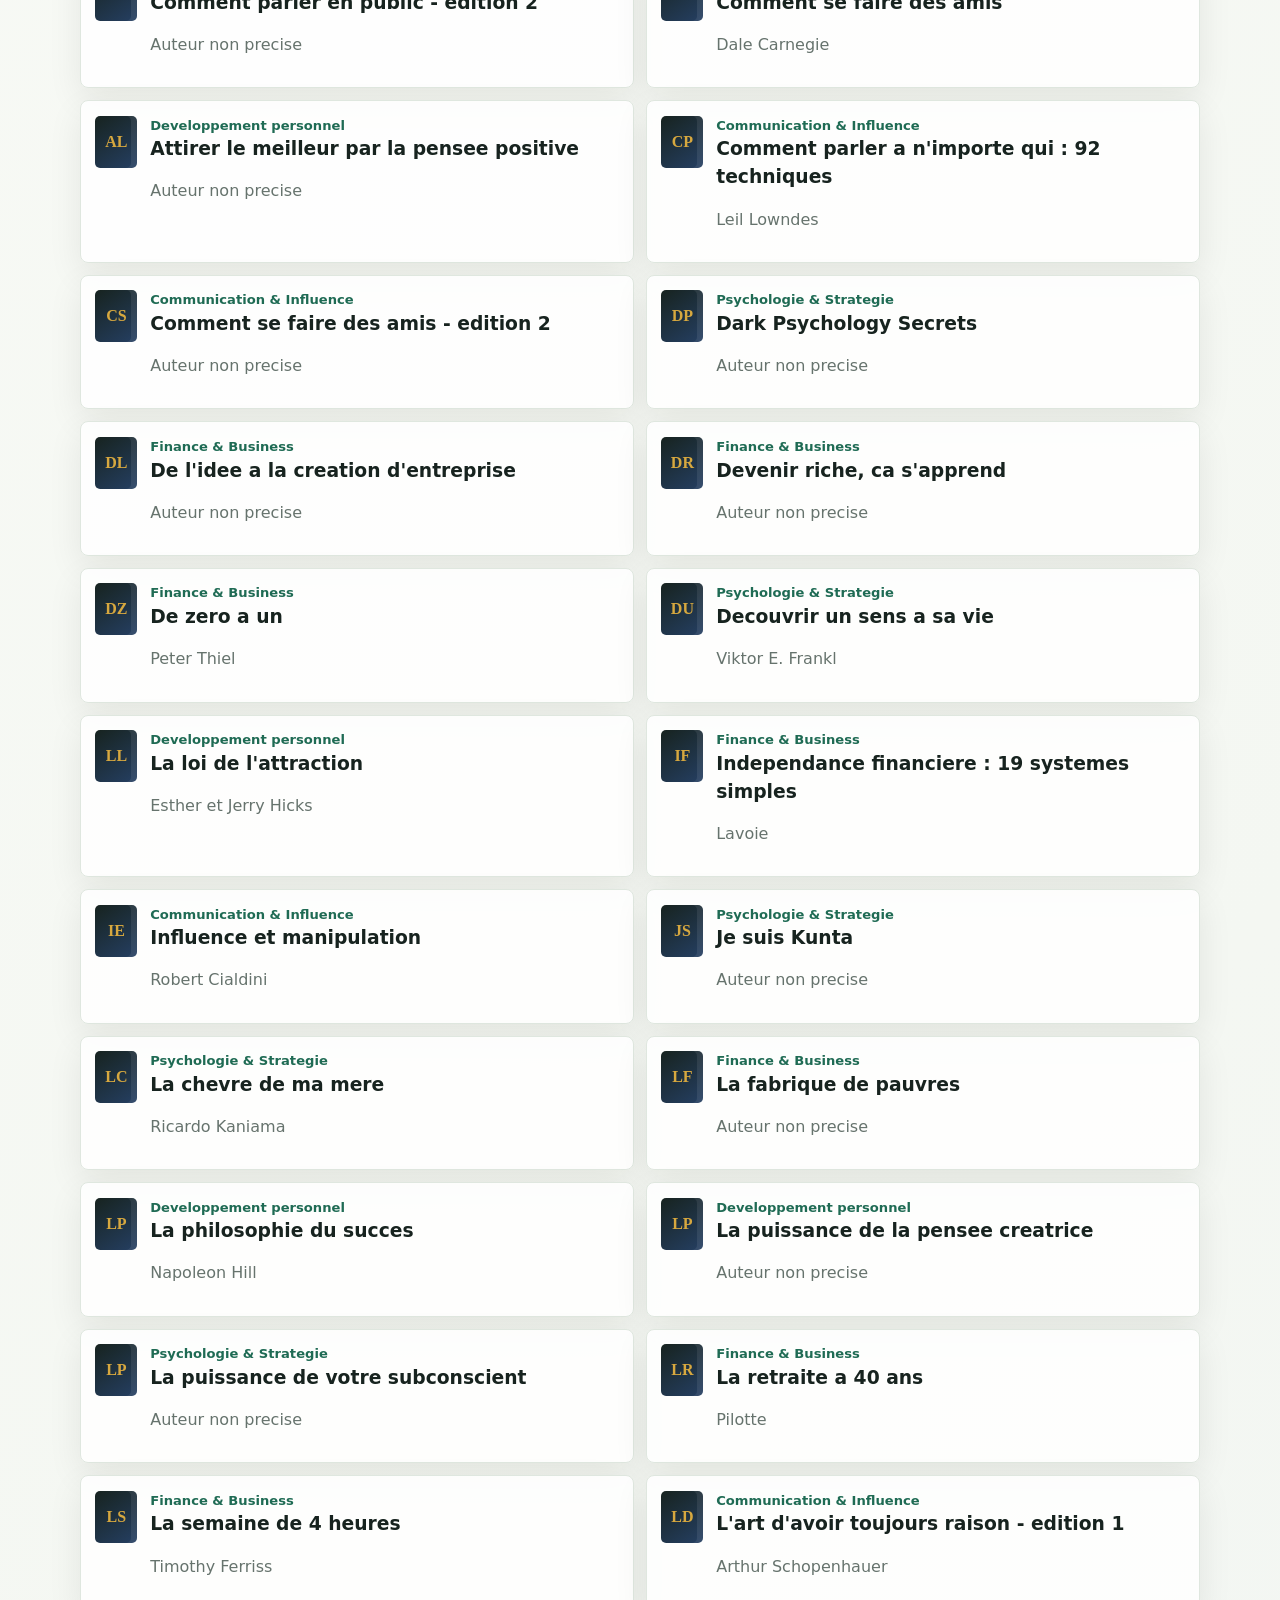
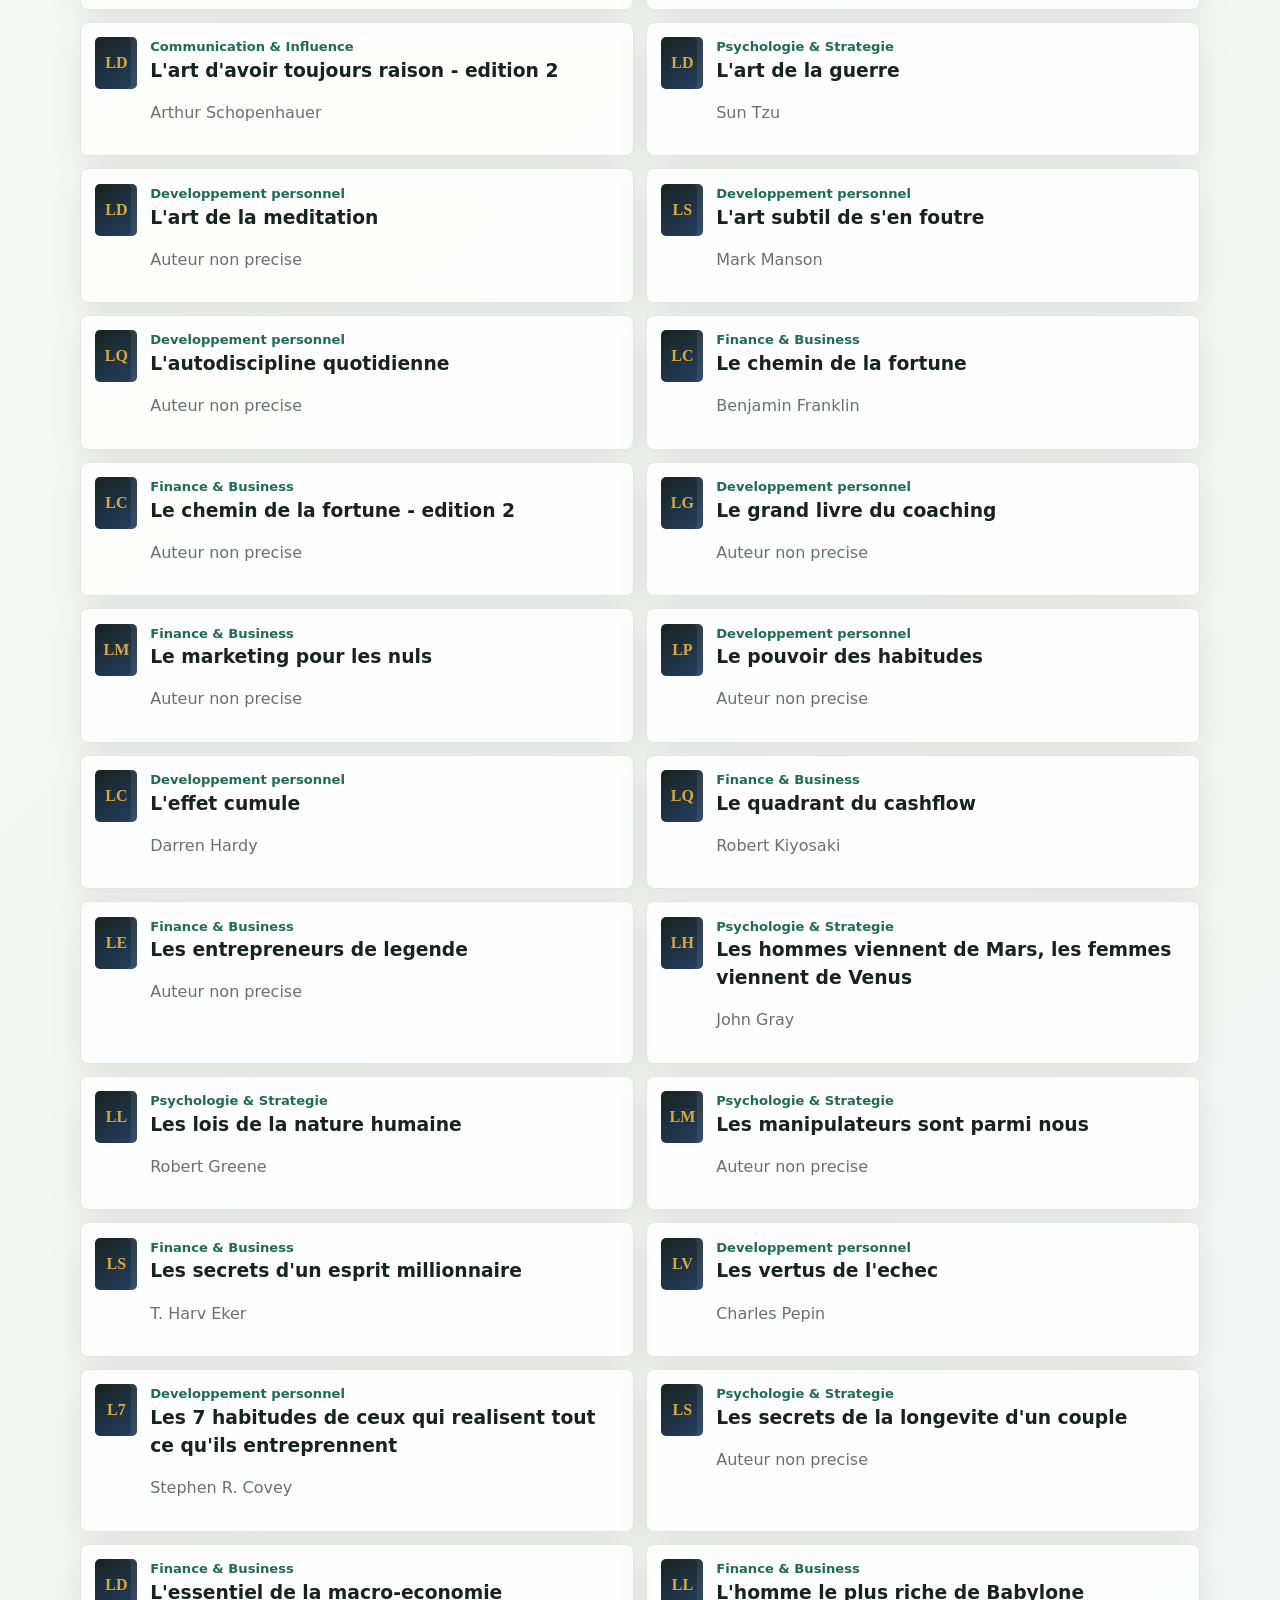
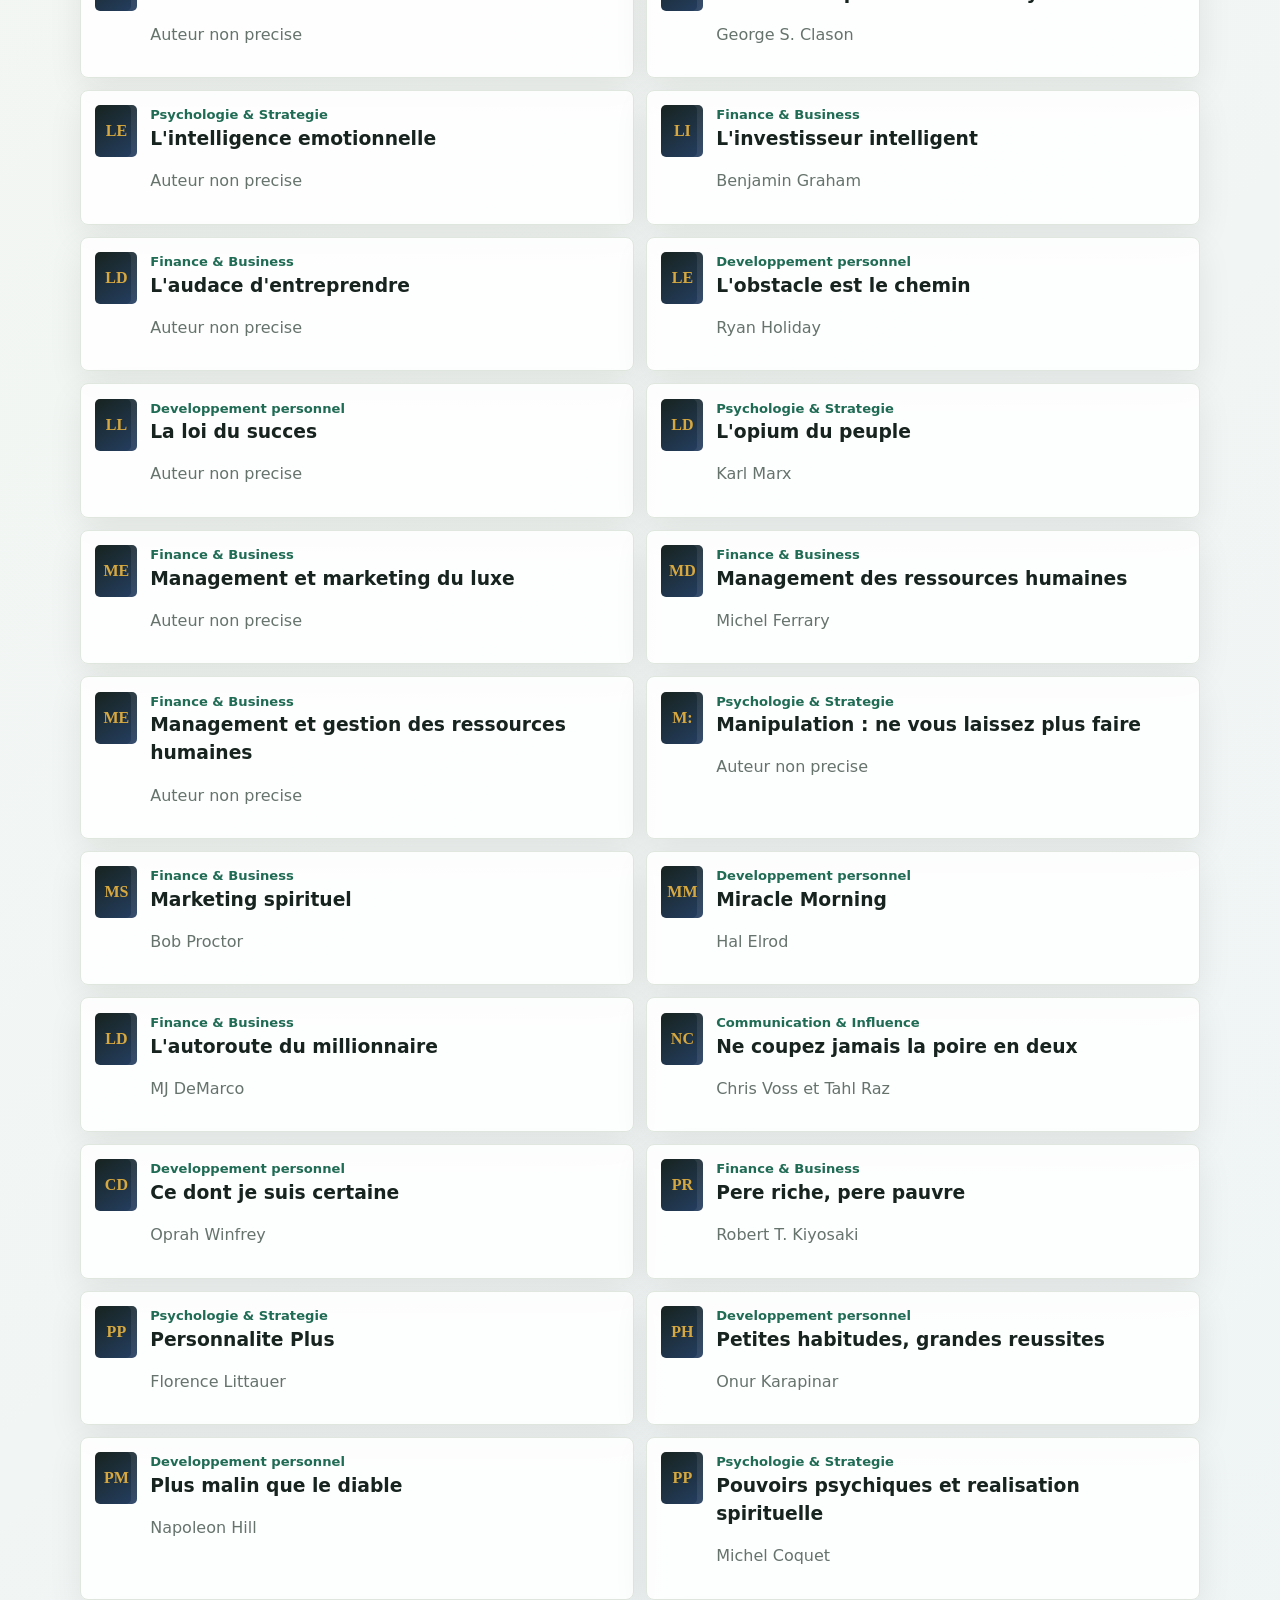
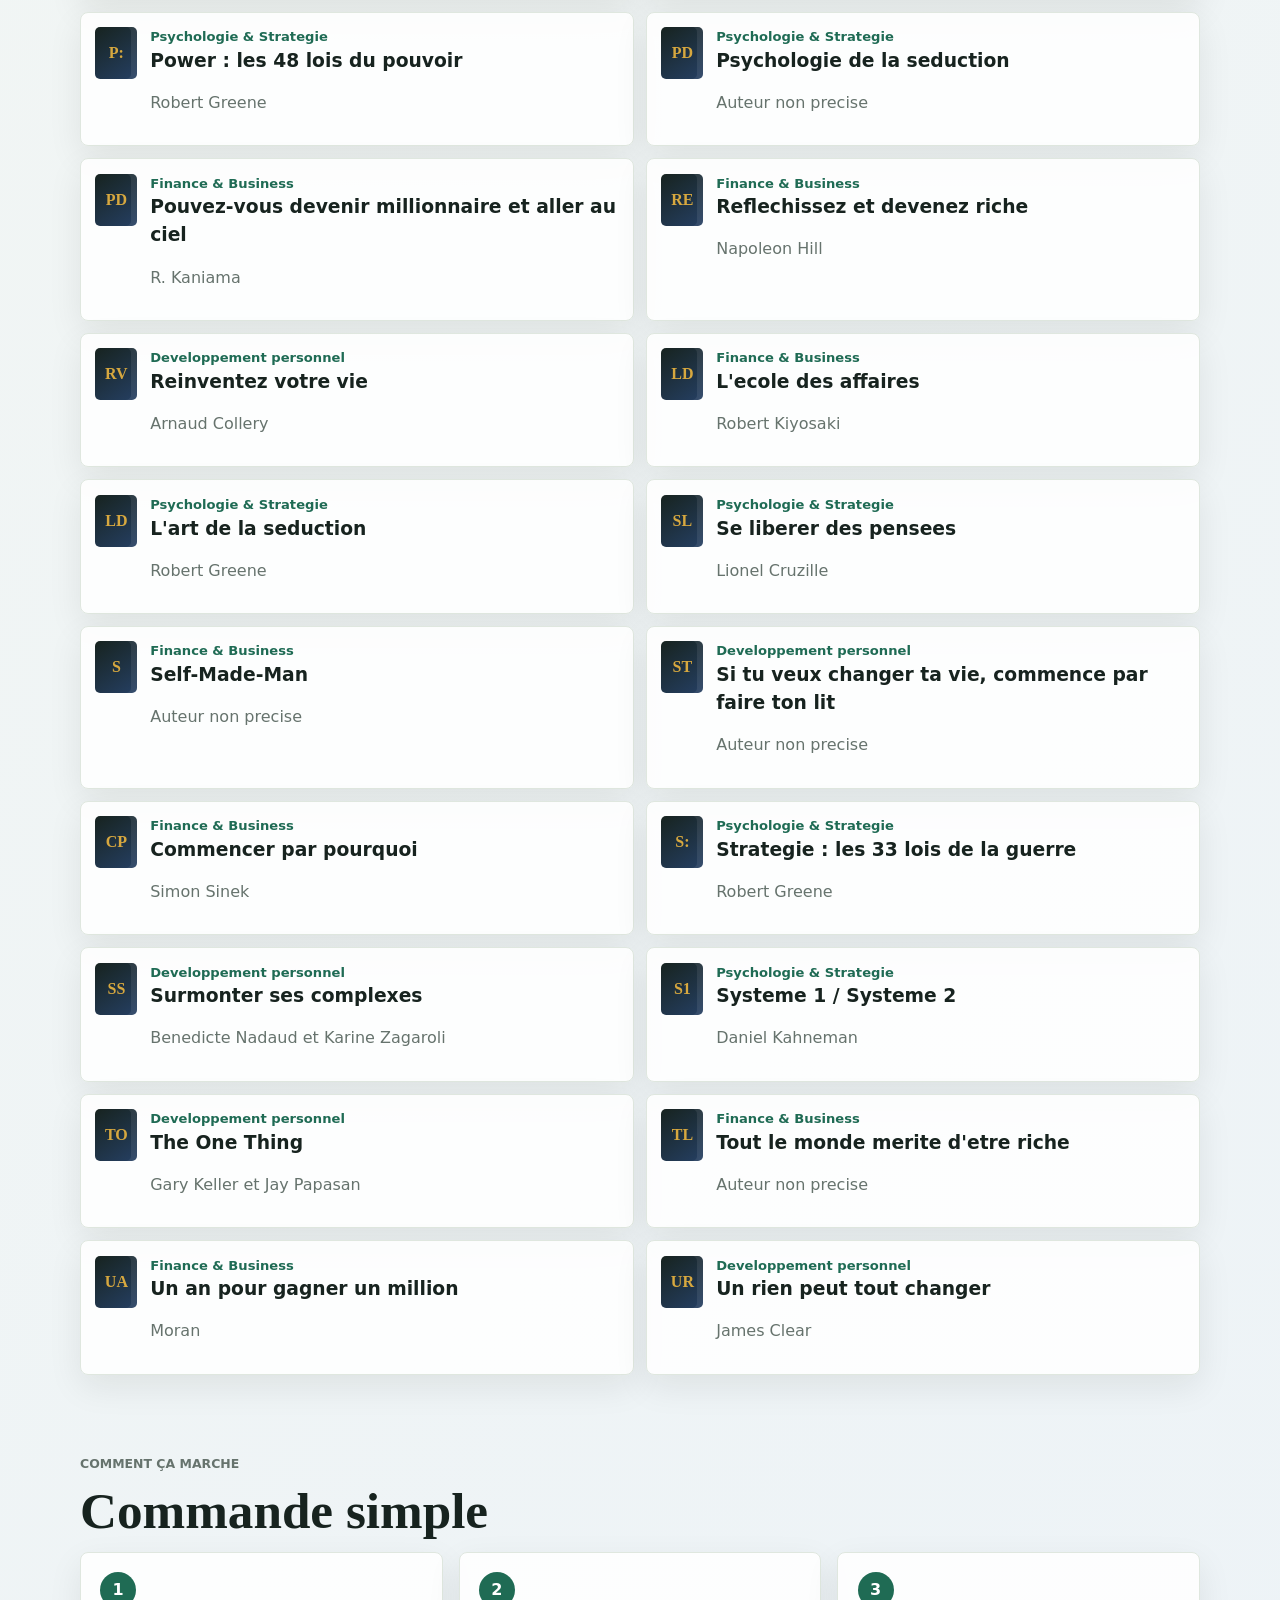
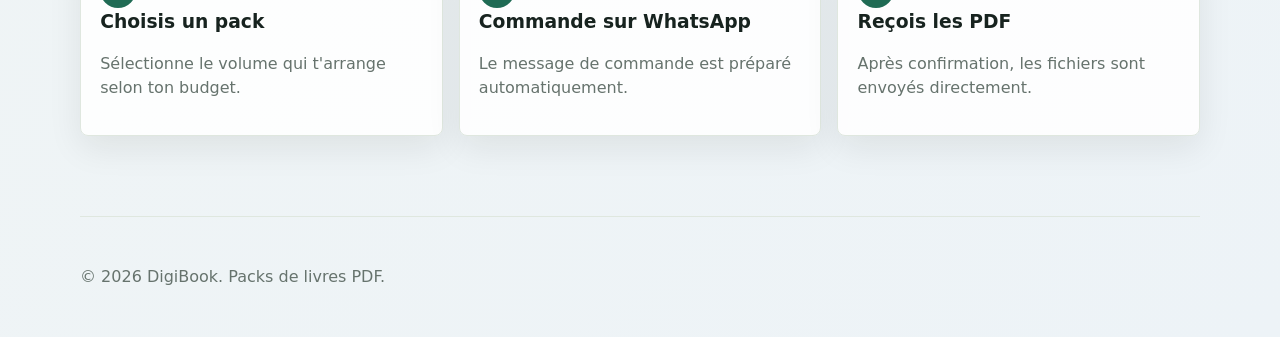
==== commit cd78bb27: "Update catalog to 100 books" ====
--- a/index.html
+++ b/index.html
@@ -144,6 +144,7 @@
 
     <script src="https://cdn.jsdelivr.net/npm/@supabase/supabase-js@2"></script>
     <script src="supabase-config.js"></script>
+    <script src="catalog-data.js"></script>
     <script src="app.js"></script>
   </body>
 </html>
--- a/styles.css
+++ b/styles.css
@@ -164,7 +164,8 @@
 
 .hero-actions,
 .panel-title,
-.pack-actions {
+.pack-actions,
+.panel-actions {
   display: flex;
   flex-wrap: wrap;
   align-items: center;
@@ -614,6 +615,11 @@
   color: var(--ink);
 }
 
+.admin-page .button.ghost {
+  color: var(--ink);
+  box-shadow: inset 0 0 0 1px var(--line);
+}
+
 .admin-intro {
   display: flex;
   align-items: end;
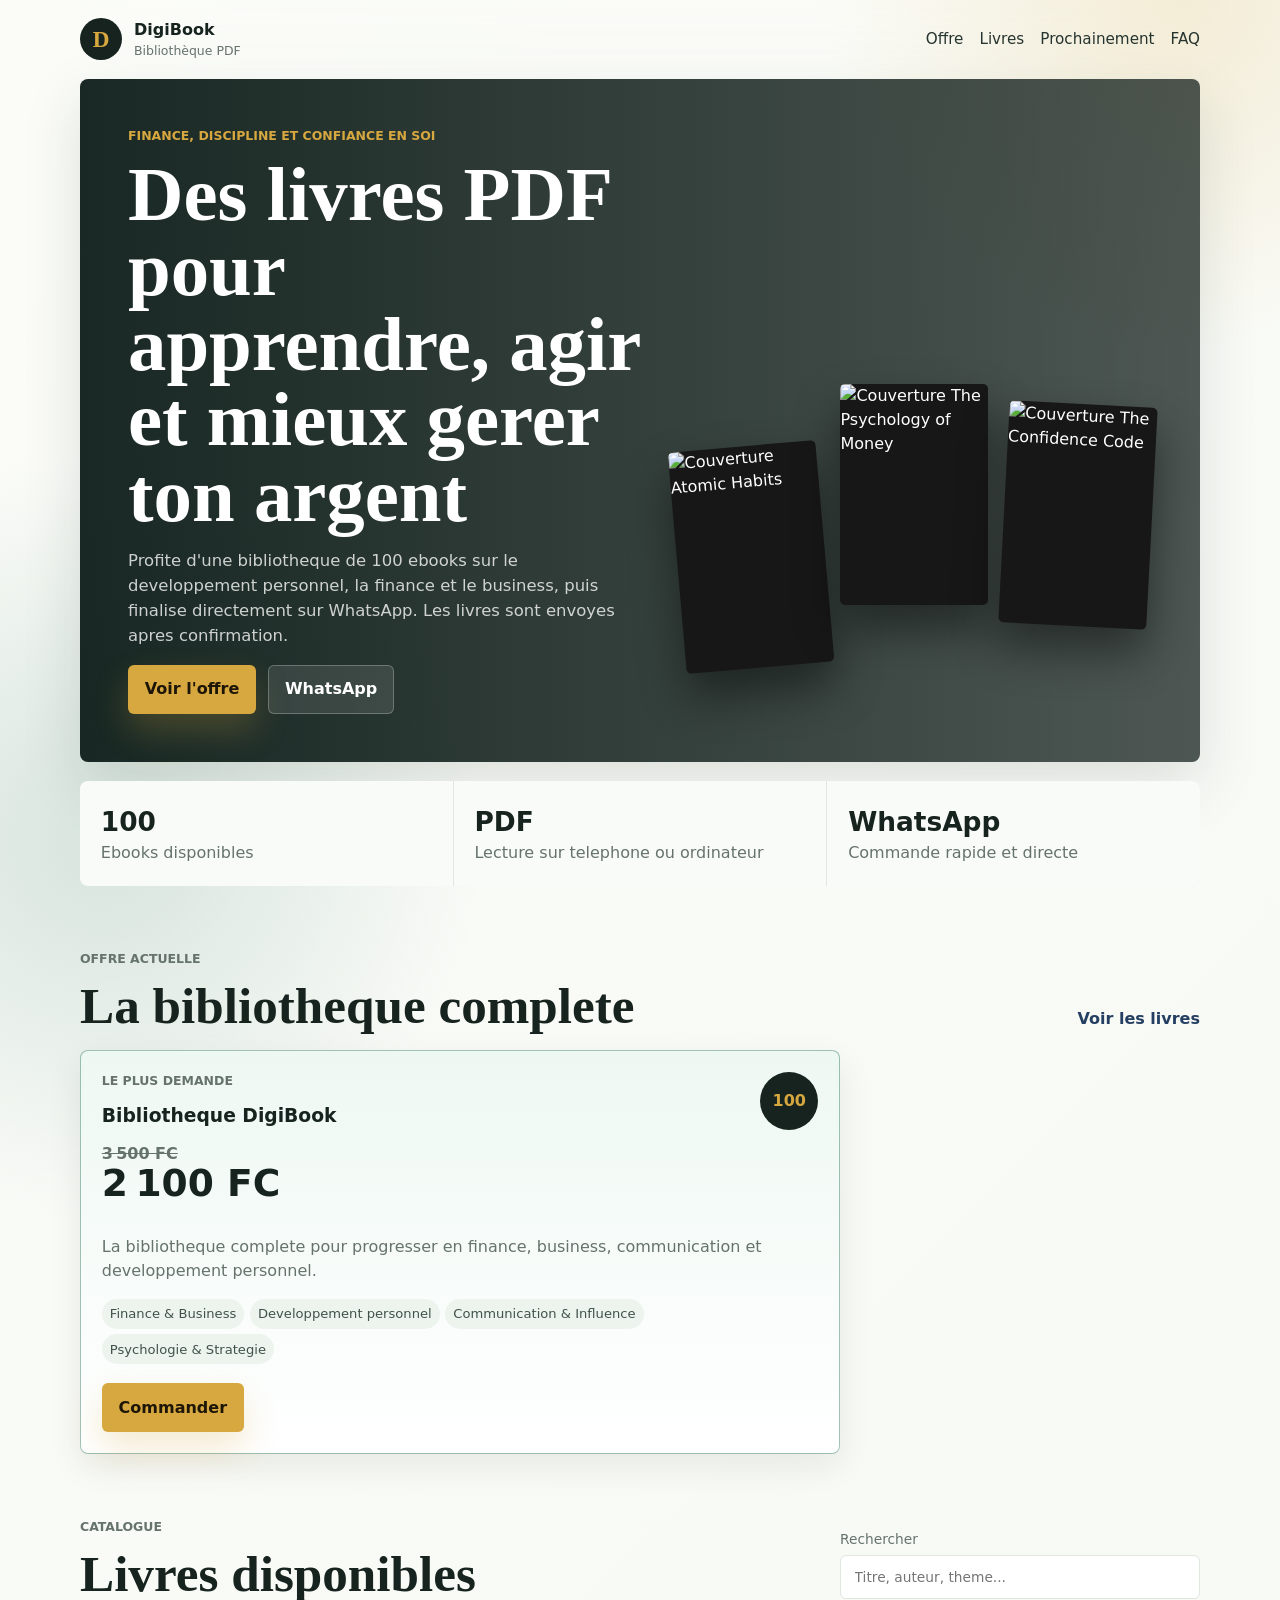
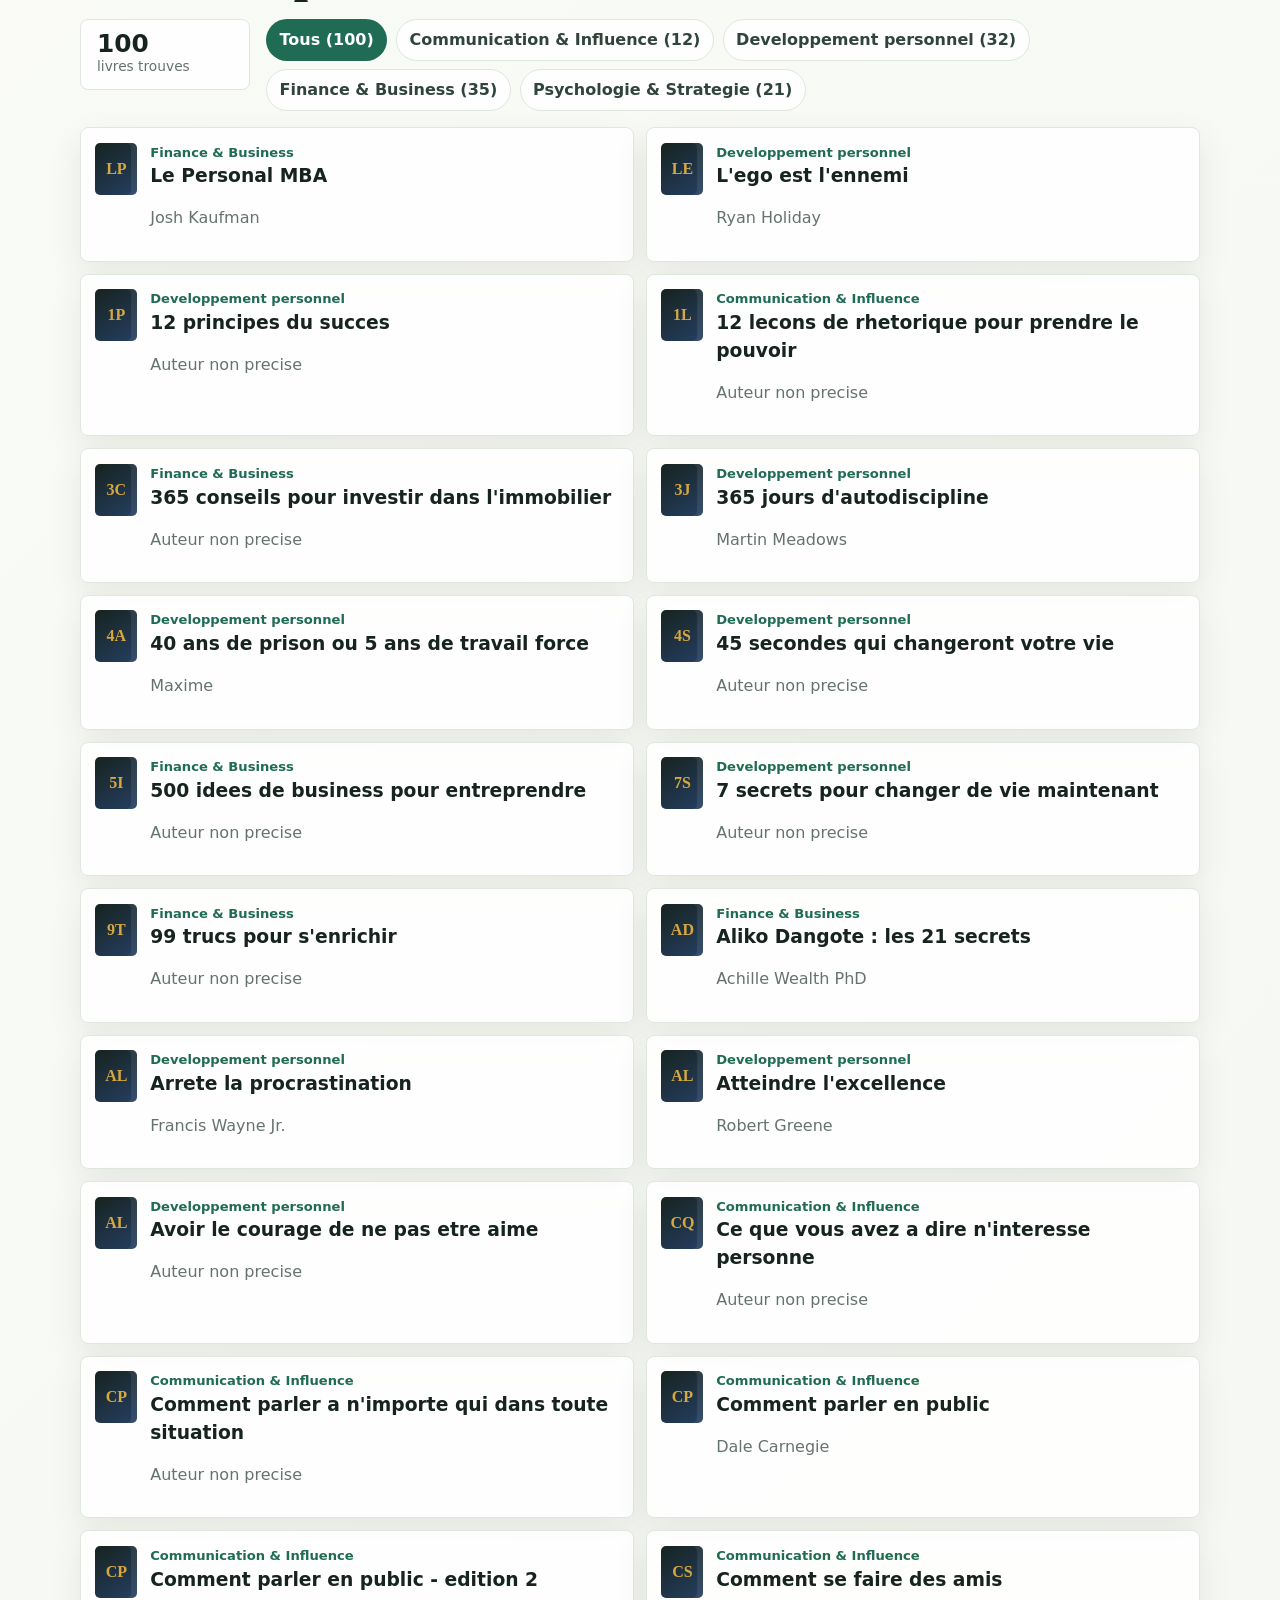
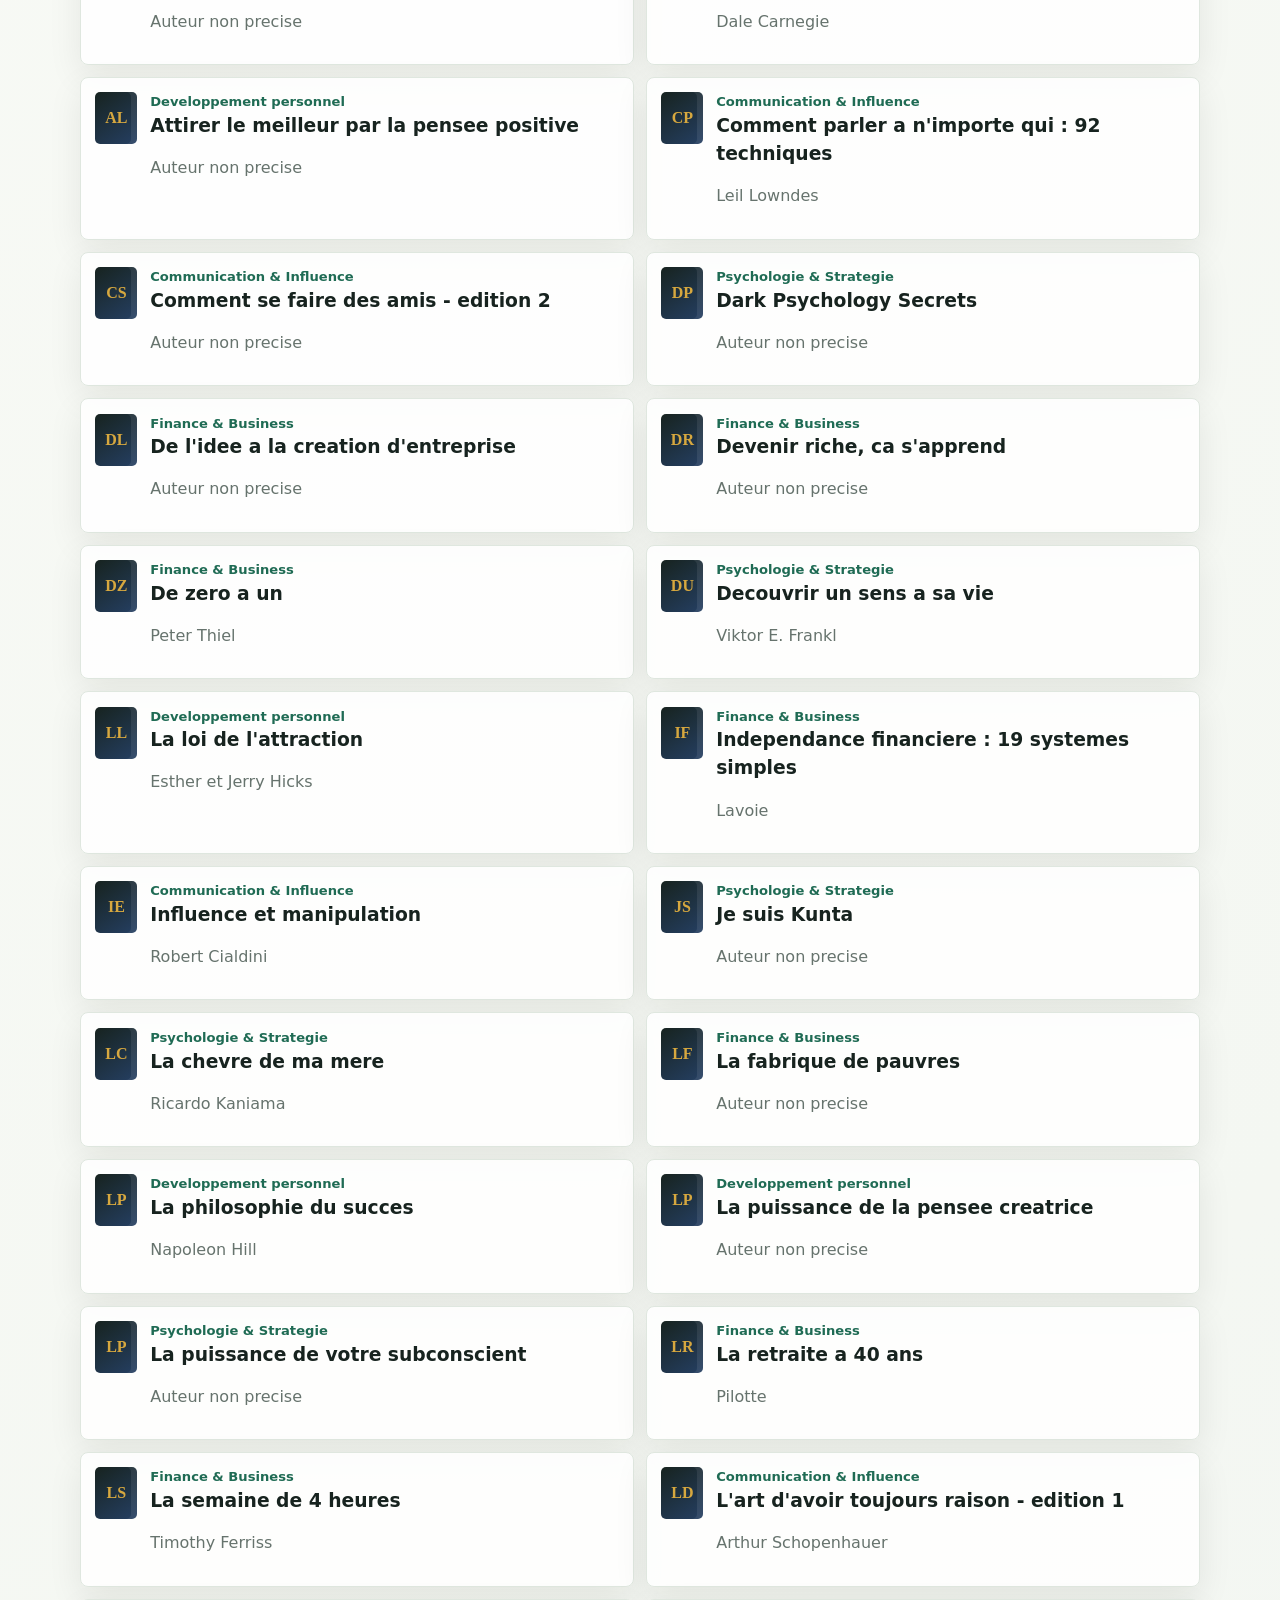
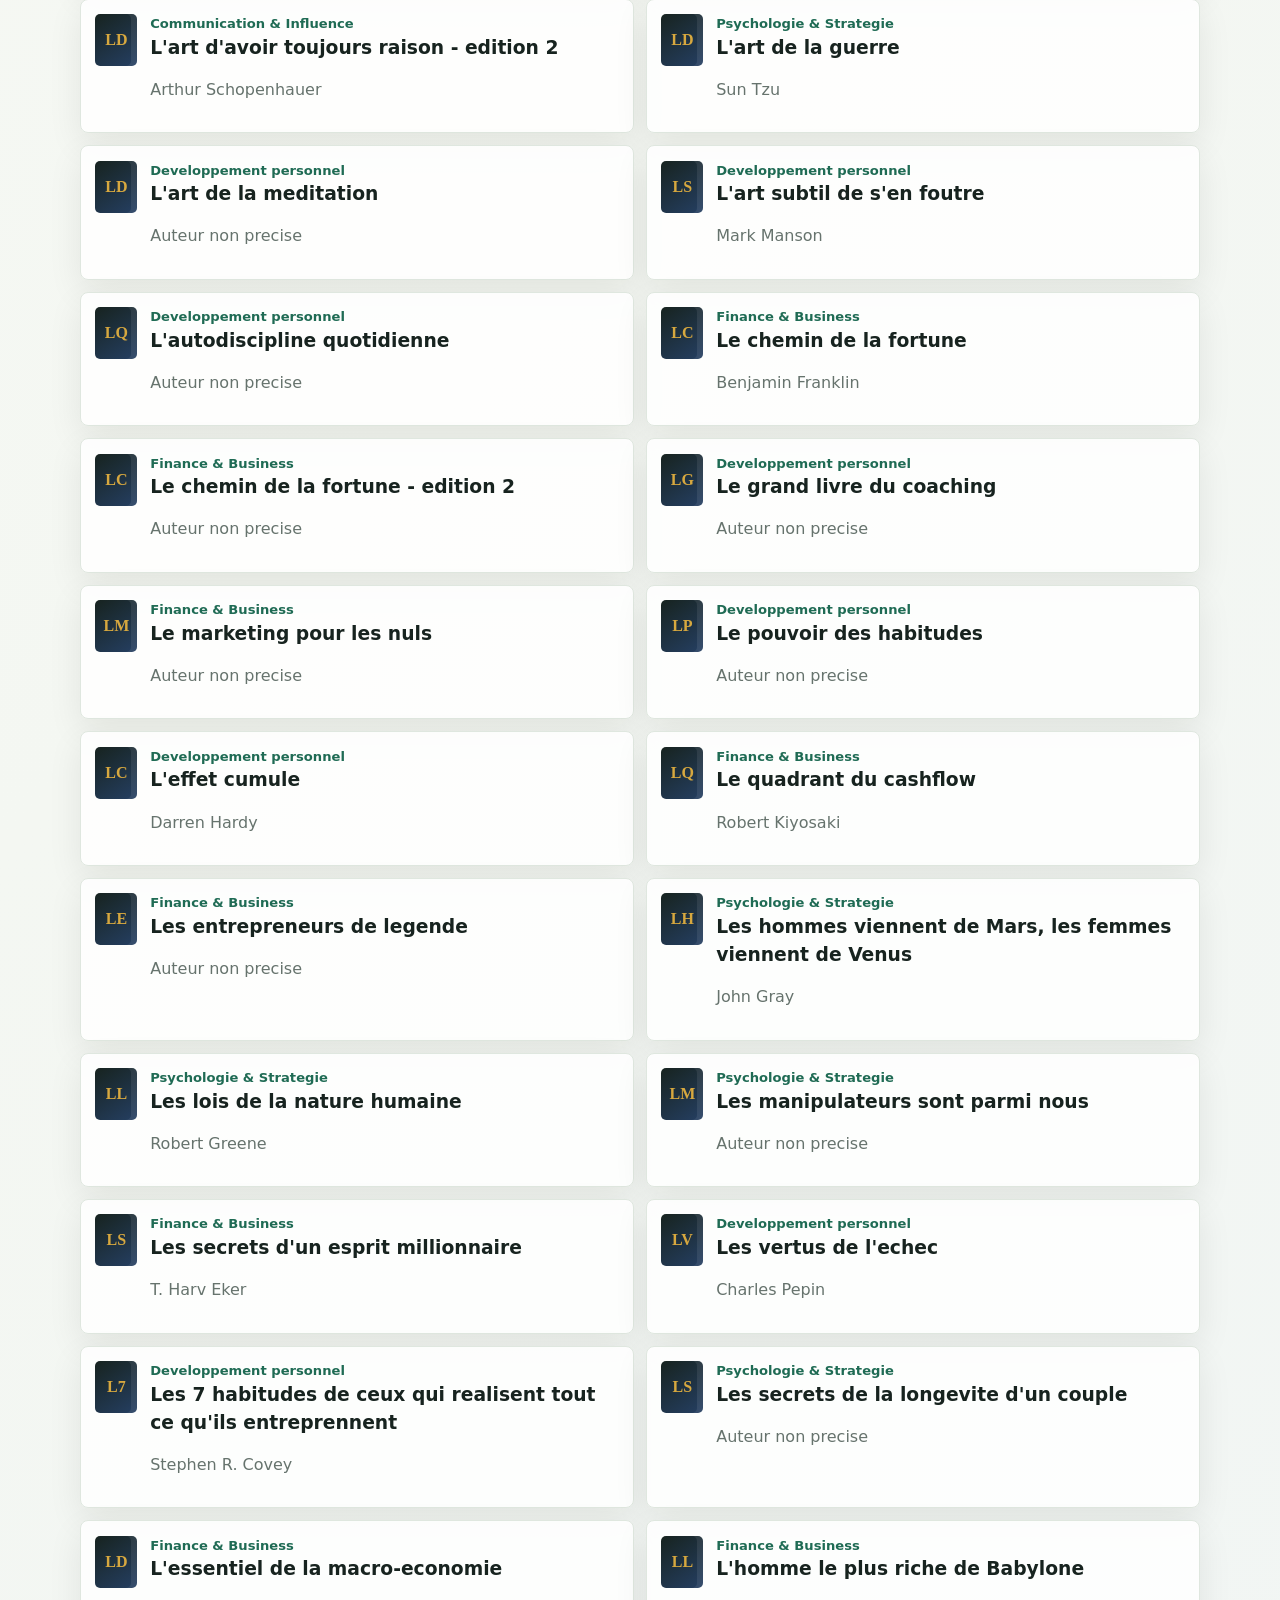
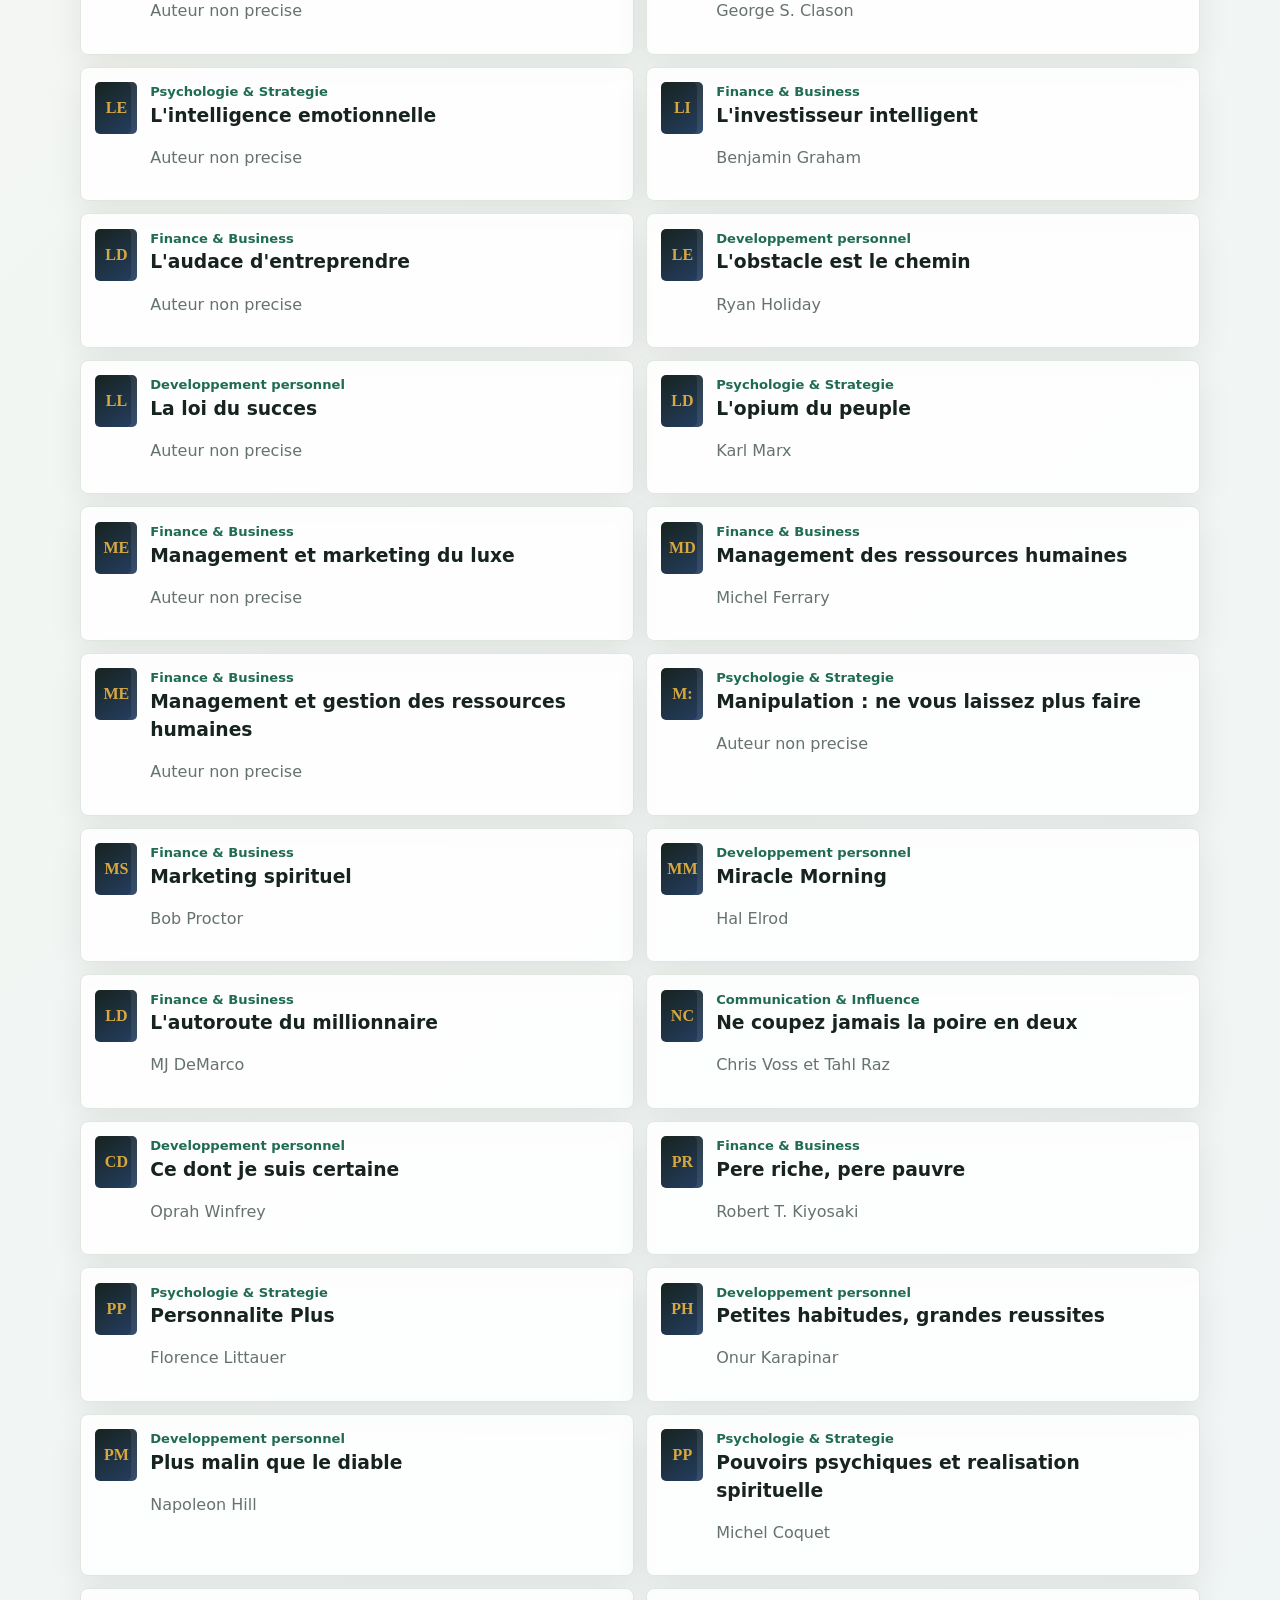
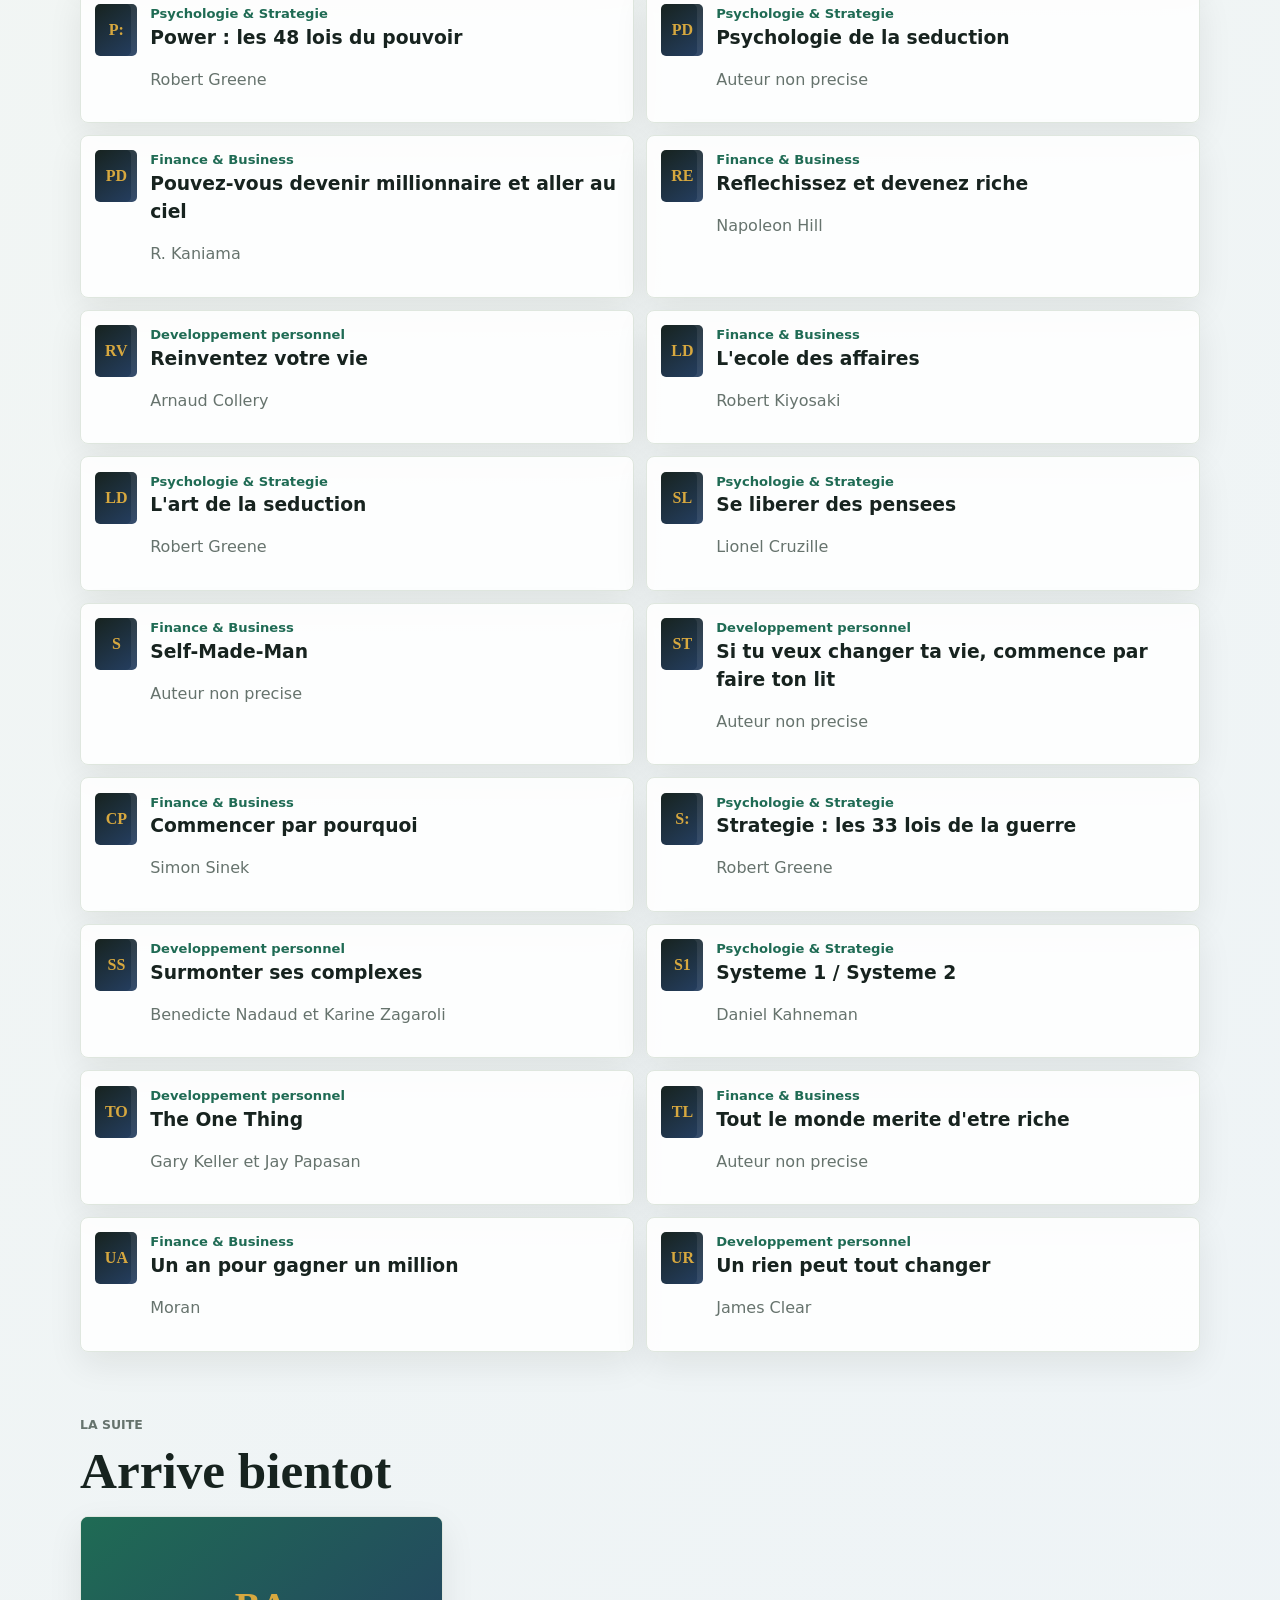
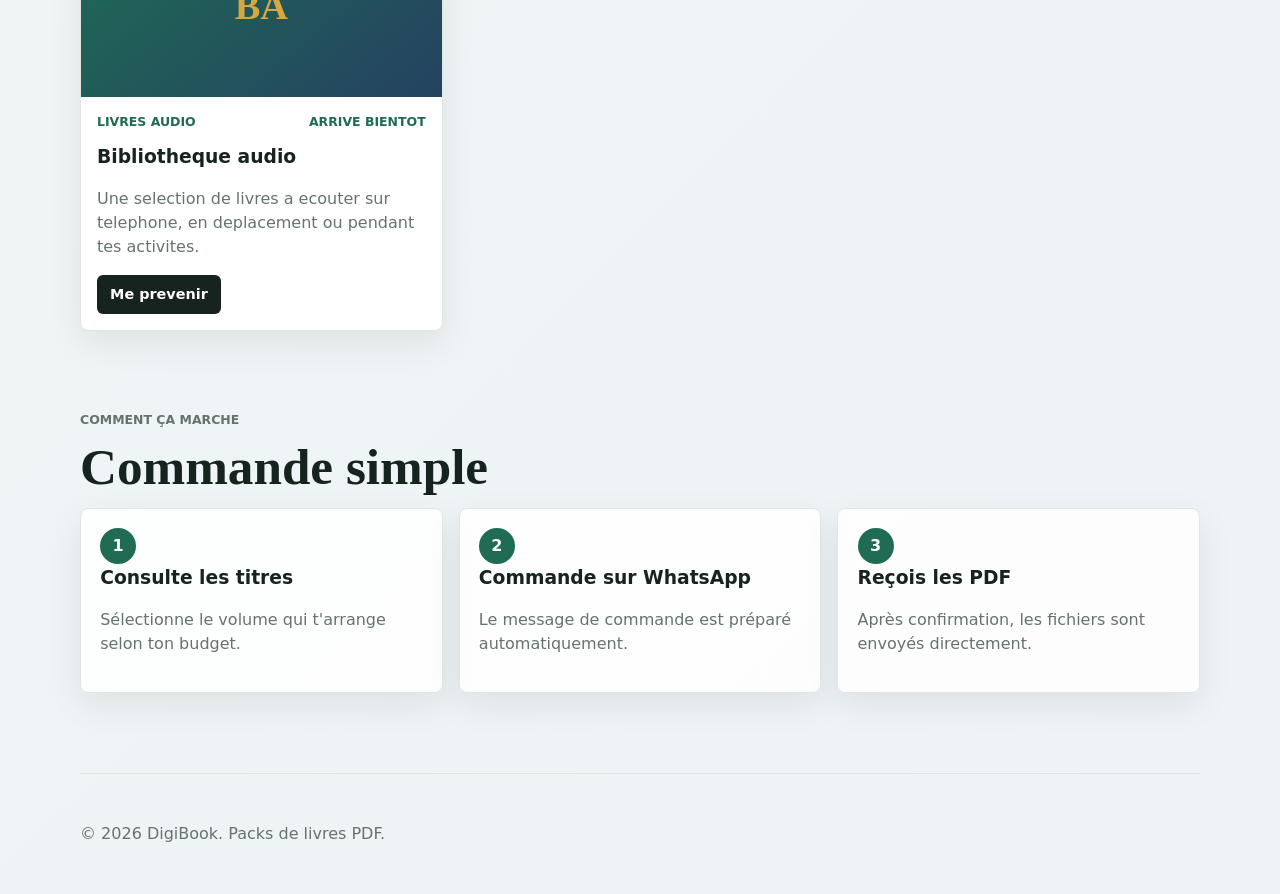
==== commit 066525fb: "Add upcoming products and social links" ====
--- a/index.html
+++ b/index.html
@@ -22,8 +22,9 @@
       </a>
 
       <nav class="nav-links" aria-label="Navigation principale">
-        <a href="#packs">Packs</a>
+        <a href="#packs">Offre</a>
         <a href="#catalogue">Livres</a>
+        <a href="#prochainement">Prochainement</a>
         <a href="#faq">FAQ</a>
       </nav>
     </header>
@@ -34,13 +35,14 @@
           <p class="eyebrow">Finance, discipline et confiance en soi</p>
           <h1>Des livres PDF pour apprendre, agir et mieux gerer ton argent</h1>
           <p>
-            Choisis un pack oriente developpement personnel et finance, puis
+            Profite d'une bibliotheque de 100 ebooks sur le developpement personnel,
+            la finance et le business, puis
             finalise directement sur WhatsApp. Les livres sont envoyes apres
             confirmation.
           </p>
 
           <div class="hero-actions">
-            <a class="button primary" href="#packs">Voir les packs</a>
+            <a class="button primary" href="#packs">Voir l'offre</a>
             <a class="button ghost" id="quick-whatsapp" href="#">WhatsApp</a>
           </div>
         </div>
@@ -69,8 +71,8 @@
 
       <section class="metrics" aria-label="Avantages">
         <div>
-          <strong id="metric-pack-count">3</strong>
-          <span>Packs disponibles</span>
+          <strong>100</strong>
+          <span>Ebooks disponibles</span>
         </div>
         <div>
           <strong>PDF</strong>
@@ -84,8 +86,8 @@
 
       <section class="section-head" id="packs">
         <div>
-          <p class="eyebrow">Offres</p>
-          <h2>Choisis ton pack</h2>
+          <p class="eyebrow">Offre actuelle</p>
+          <h2>La bibliotheque complete</h2>
         </div>
         <a class="text-link" href="#catalogue">Voir les livres</a>
       </section>
@@ -113,6 +115,15 @@
 
       <section class="book-grid" id="book-list" aria-live="polite"></section>
 
+      <section class="section-head" id="prochainement">
+        <div>
+          <p class="eyebrow">La suite</p>
+          <h2>Arrive bientot</h2>
+        </div>
+      </section>
+
+      <section class="upcoming-grid" id="upcoming-list" aria-live="polite"></section>
+
       <section class="faq" id="faq">
         <div>
           <p class="eyebrow">Comment ça marche</p>
@@ -121,7 +132,7 @@
         <div class="faq-grid">
           <article>
             <span>1</span>
-            <h3>Choisis un pack</h3>
+            <h3>Consulte les titres</h3>
             <p>Sélectionne le volume qui t'arrange selon ton budget.</p>
           </article>
           <article>
@@ -140,6 +151,7 @@
 
     <footer class="footer">
       <p>© <span id="year"></span> DigiBook. Packs de livres PDF.</p>
+      <nav class="social-links" id="social-links" aria-label="Reseaux sociaux"></nav>
     </footer>
 
     <script src="https://cdn.jsdelivr.net/npm/@supabase/supabase-js@2"></script>
--- a/styles.css
+++ b/styles.css
@@ -298,7 +298,7 @@
 
 .pack-grid {
   display: grid;
-  grid-template-columns: repeat(auto-fit, minmax(min(100%, 280px), 1fr));
+  grid-template-columns: minmax(0, 760px);
   gap: 1rem;
 }
 
@@ -534,6 +534,74 @@
   overflow-wrap: anywhere;
 }
 
+.upcoming-grid {
+  display: grid;
+  grid-template-columns: repeat(3, minmax(0, 1fr));
+  gap: 1rem;
+}
+
+.upcoming-card {
+  display: grid;
+  grid-template-rows: 180px minmax(0, 1fr);
+  overflow: hidden;
+  border: 1px solid var(--line);
+  border-radius: 8px;
+  background: #fff;
+  box-shadow: 0 12px 34px rgba(25, 20, 15, 0.08);
+}
+
+.upcoming-visual {
+  display: grid;
+  place-items: center;
+  overflow: hidden;
+  background:
+    linear-gradient(140deg, rgba(31, 107, 84, 0.92), rgba(37, 63, 98, 0.92)),
+    #1f6b54;
+  color: var(--gold);
+  font-family: Georgia, "Times New Roman", serif;
+  font-size: 2.4rem;
+  font-weight: 900;
+}
+
+.upcoming-visual img {
+  height: 100%;
+  object-fit: cover;
+}
+
+.upcoming-body {
+  display: flex;
+  min-height: 230px;
+  flex-direction: column;
+  align-items: flex-start;
+  padding: 1rem;
+}
+
+.upcoming-body h3 {
+  margin: 0.7rem 0 0;
+}
+
+.upcoming-body p,
+.upcoming-body small {
+  color: var(--muted);
+}
+
+.upcoming-body .button {
+  margin-top: auto;
+}
+
+.upcoming-meta {
+  display: flex;
+  flex-wrap: wrap;
+  align-items: center;
+  justify-content: space-between;
+  gap: 0.5rem;
+  width: 100%;
+  color: var(--green);
+  font-size: 0.78rem;
+  font-weight: 800;
+  text-transform: uppercase;
+}
+
 .faq {
   margin: 5rem 0;
 }
@@ -570,6 +638,22 @@
   border-top: 1px solid var(--line);
 }
 
+.social-links {
+  display: flex;
+  flex-wrap: wrap;
+  align-items: center;
+  gap: 0.65rem;
+}
+
+.social-links a {
+  padding: 0.55rem 0.75rem;
+  border: 1px solid var(--line);
+  border-radius: 6px;
+  background: #fff;
+  color: var(--ink);
+  font-weight: 800;
+}
+
 .admin-shell {
   padding-bottom: 4rem;
 }
@@ -723,10 +807,18 @@
   font-weight: 800;
 }
 
+.admin-hint {
+  align-self: center;
+  margin: 0;
+  color: var(--muted);
+  font-size: 0.84rem;
+}
+
 @media (max-width: 900px) {
   .hero,
   .pack-grid,
   .faq-grid,
+  .upcoming-grid,
   .form-grid,
   .admin-login {
     grid-template-columns: 1fr;
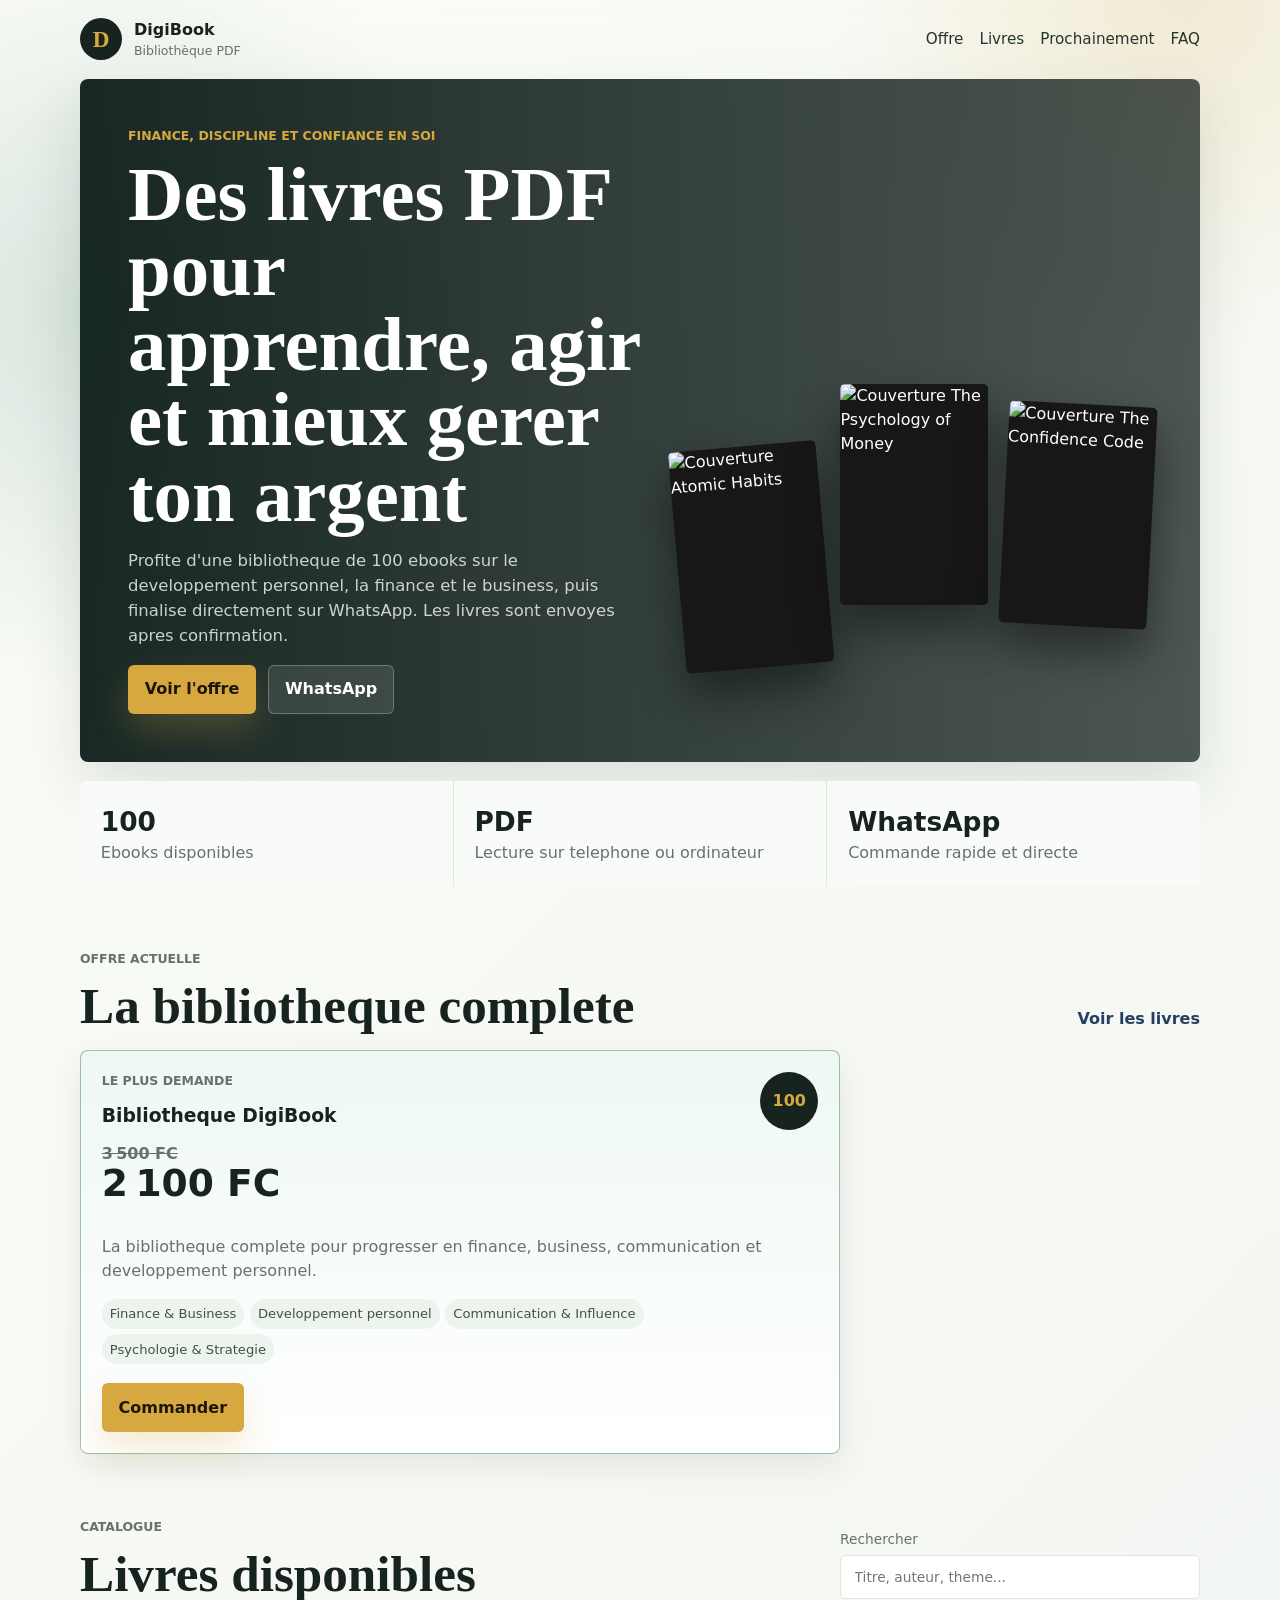
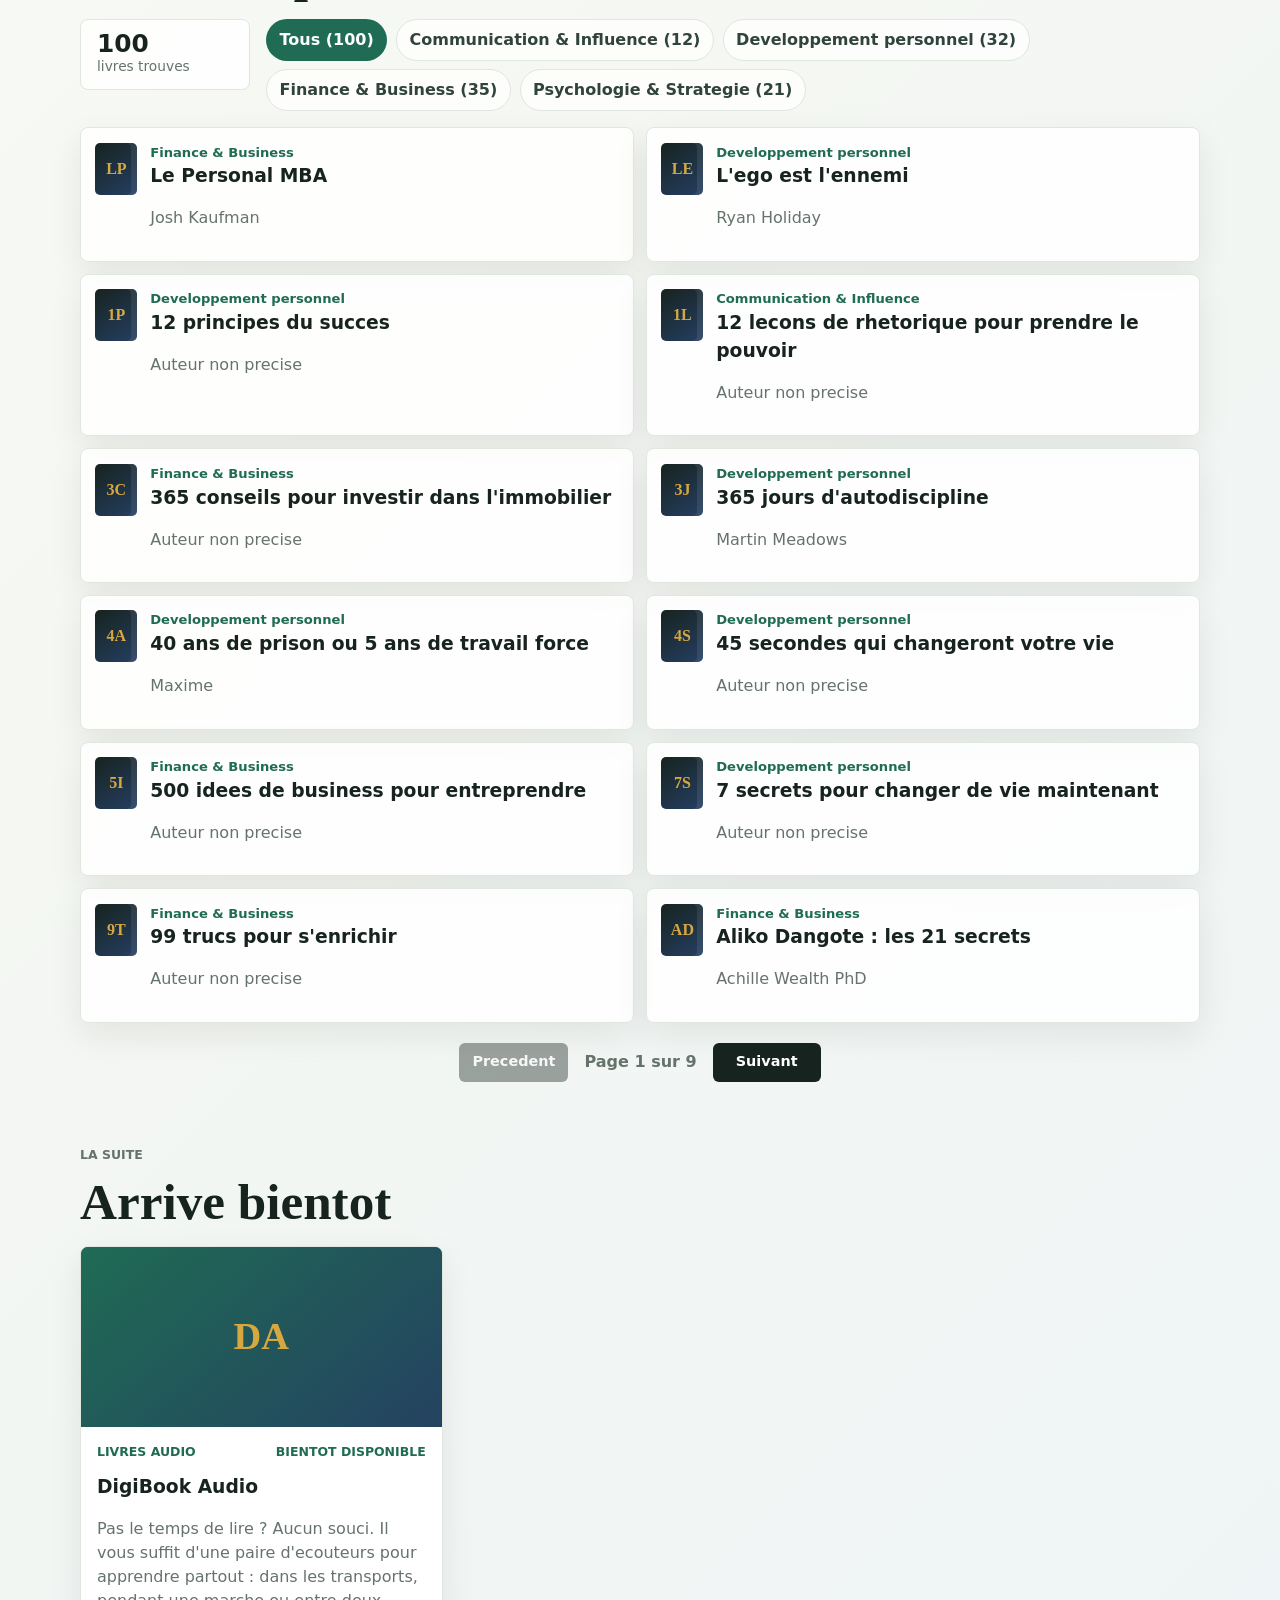
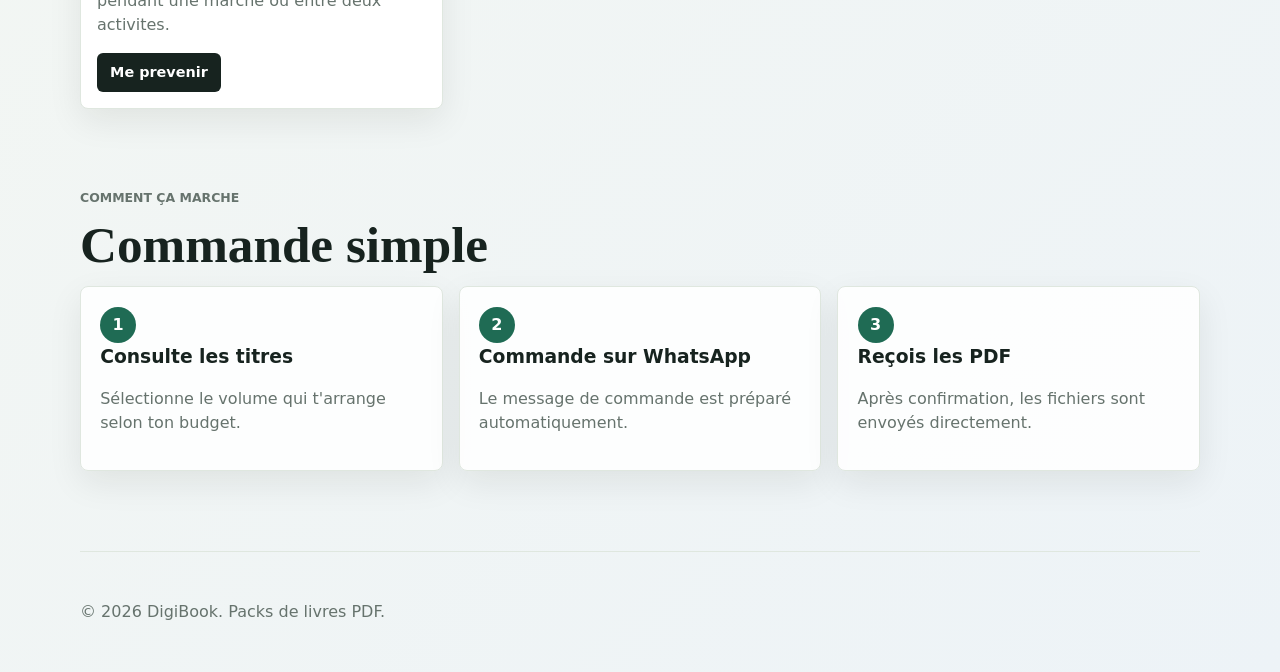
==== commit b7913609: "Show audio teaser and paginate catalog" ====
--- a/index.html
+++ b/index.html
@@ -114,6 +114,15 @@
       </section>
 
       <section class="book-grid" id="book-list" aria-live="polite"></section>
+      <nav class="catalog-pagination" id="catalog-pagination" aria-label="Pages du catalogue">
+        <button class="button small pagination-button" id="previous-books" type="button">
+          Precedent
+        </button>
+        <span id="catalog-page-status">Page 1 sur 1</span>
+        <button class="button small pagination-button" id="next-books" type="button">
+          Suivant
+        </button>
+      </nav>
 
       <section class="section-head" id="prochainement">
         <div>
--- a/styles.css
+++ b/styles.css
@@ -534,6 +534,31 @@
   overflow-wrap: anywhere;
 }
 
+.catalog-pagination {
+  display: flex;
+  align-items: center;
+  justify-content: center;
+  gap: 1rem;
+  margin: 1.25rem 0 0;
+}
+
+.catalog-pagination span {
+  min-width: 110px;
+  color: var(--muted);
+  text-align: center;
+  font-weight: 800;
+}
+
+.pagination-button {
+  min-width: 108px;
+}
+
+.pagination-button:disabled {
+  cursor: not-allowed;
+  opacity: 0.4;
+  transform: none;
+}
+
 .upcoming-grid {
   display: grid;
   grid-template-columns: repeat(3, minmax(0, 1fr));
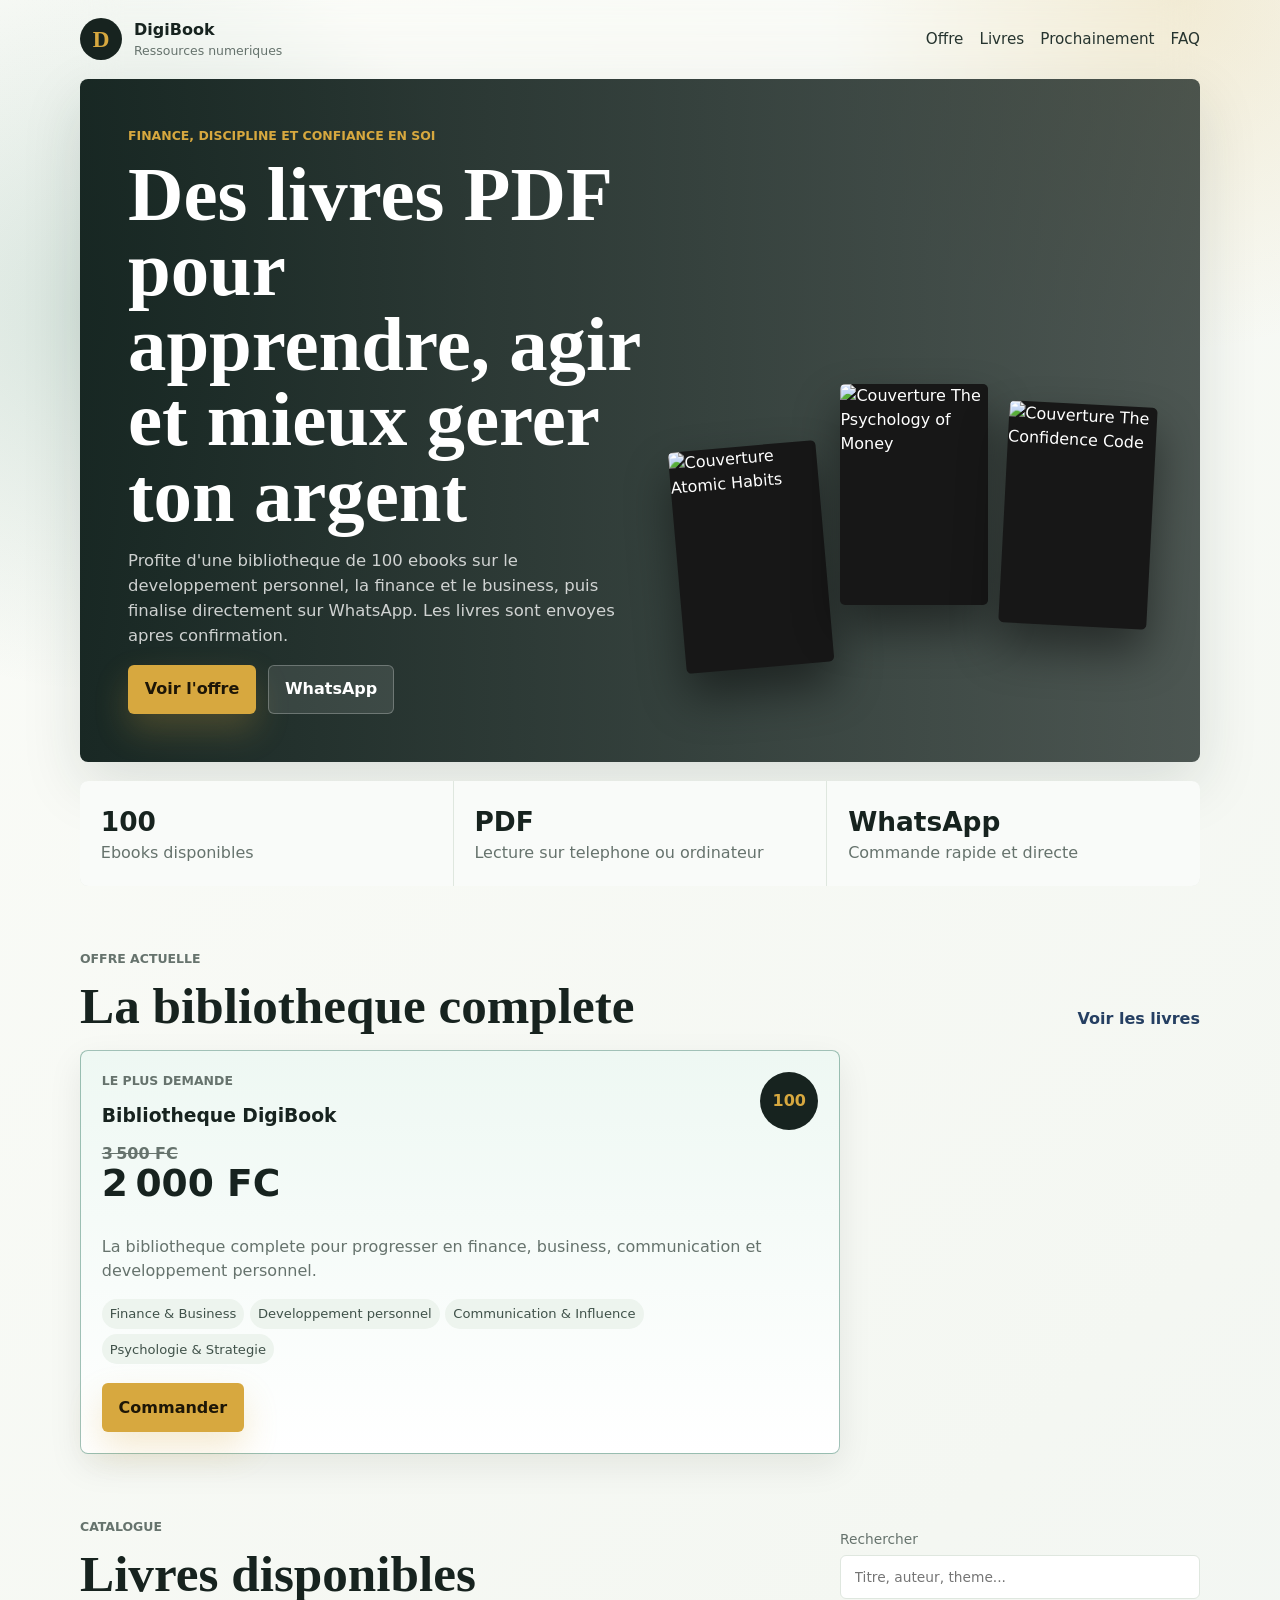
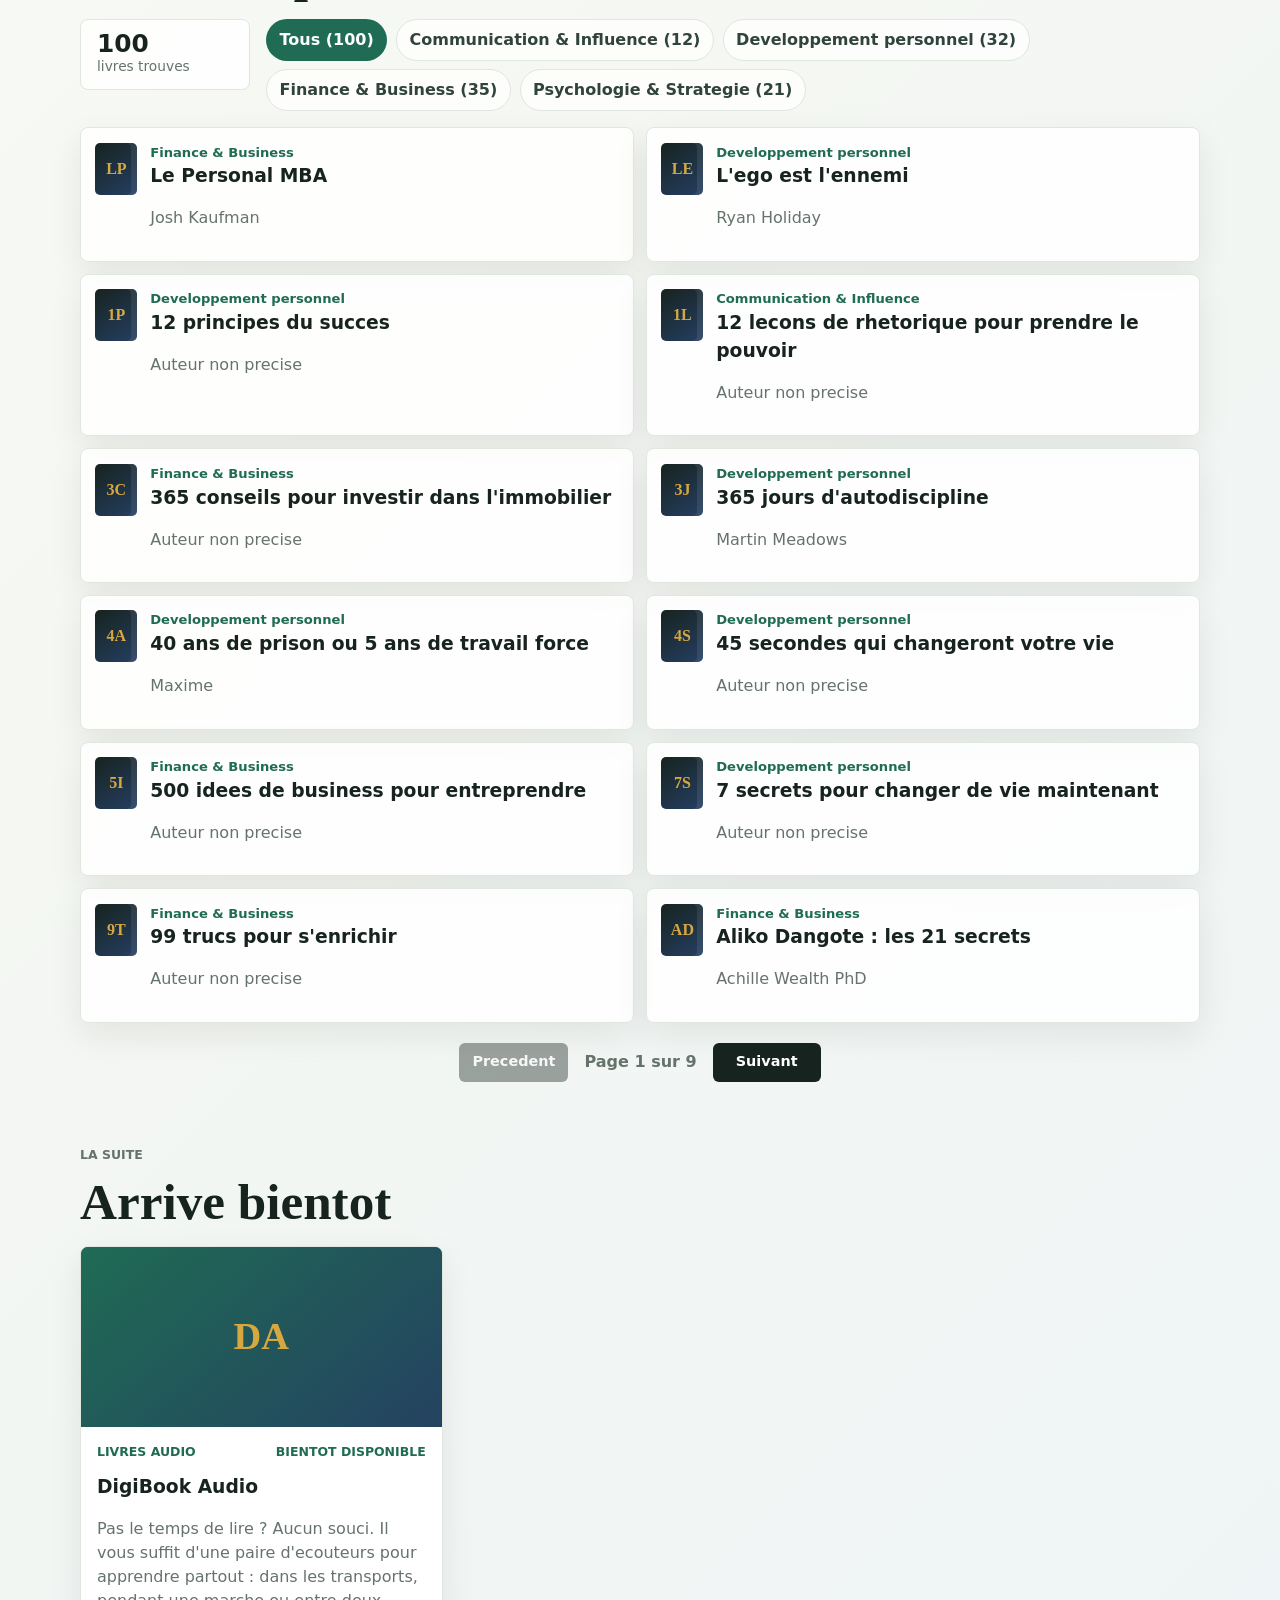
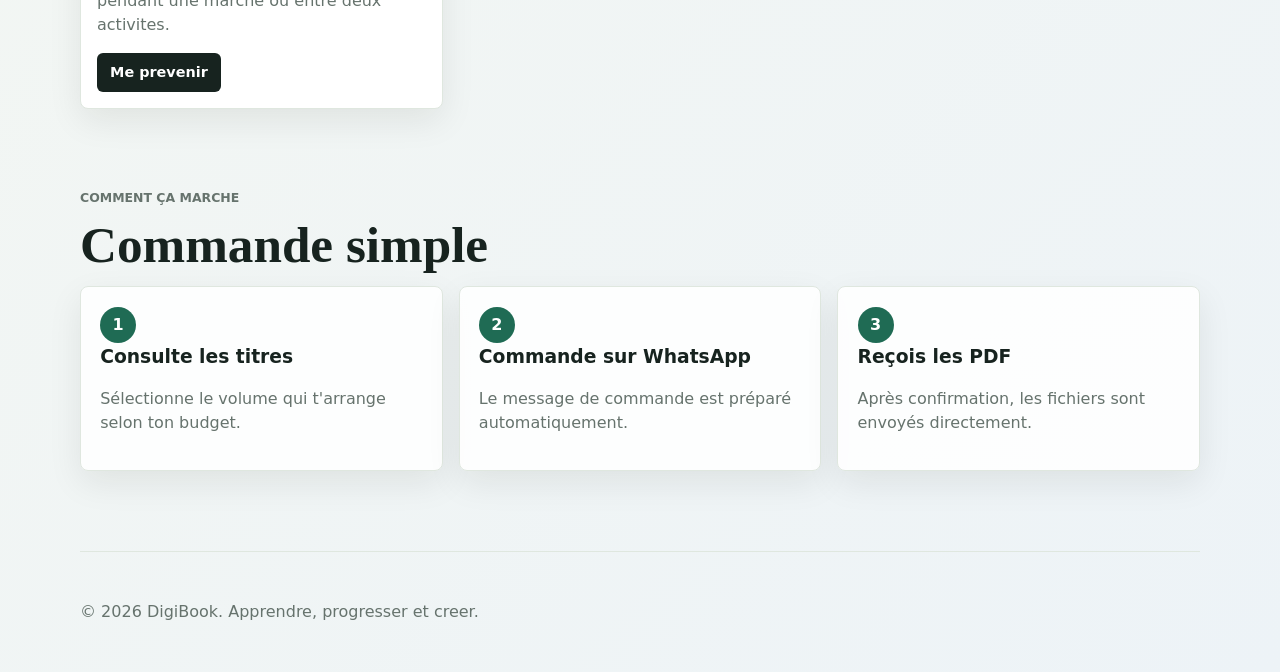
==== commit 747d3508: "Set launch price to 2000 FC" ====
--- a/index.html
+++ b/index.html
@@ -3,10 +3,10 @@
   <head>
     <meta charset="utf-8" />
     <meta name="viewport" content="width=device-width, initial-scale=1" />
-    <title>DigiBook - Packs PDF</title>
+    <title>DigiBook - Ressources numeriques</title>
     <meta
       name="description"
-      content="Achetez des packs de livres PDF et commandez rapidement sur WhatsApp."
+      content="Decouvrez des ebooks et ressources numeriques pour apprendre, progresser et creer."
     />
     <link rel="preconnect" href="https://covers.openlibrary.org" />
     <link rel="stylesheet" href="styles.css" />
@@ -17,7 +17,7 @@
         <span class="brand-mark">D</span>
         <span>
           <strong>DigiBook</strong>
-          <small>Bibliothèque PDF</small>
+          <small>Ressources numeriques</small>
         </span>
       </a>
 
@@ -159,7 +159,7 @@
     </main>
 
     <footer class="footer">
-      <p>© <span id="year"></span> DigiBook. Packs de livres PDF.</p>
+      <p>© <span id="year"></span> DigiBook. Apprendre, progresser et creer.</p>
       <nav class="social-links" id="social-links" aria-label="Reseaux sociaux"></nav>
     </footer>
 
